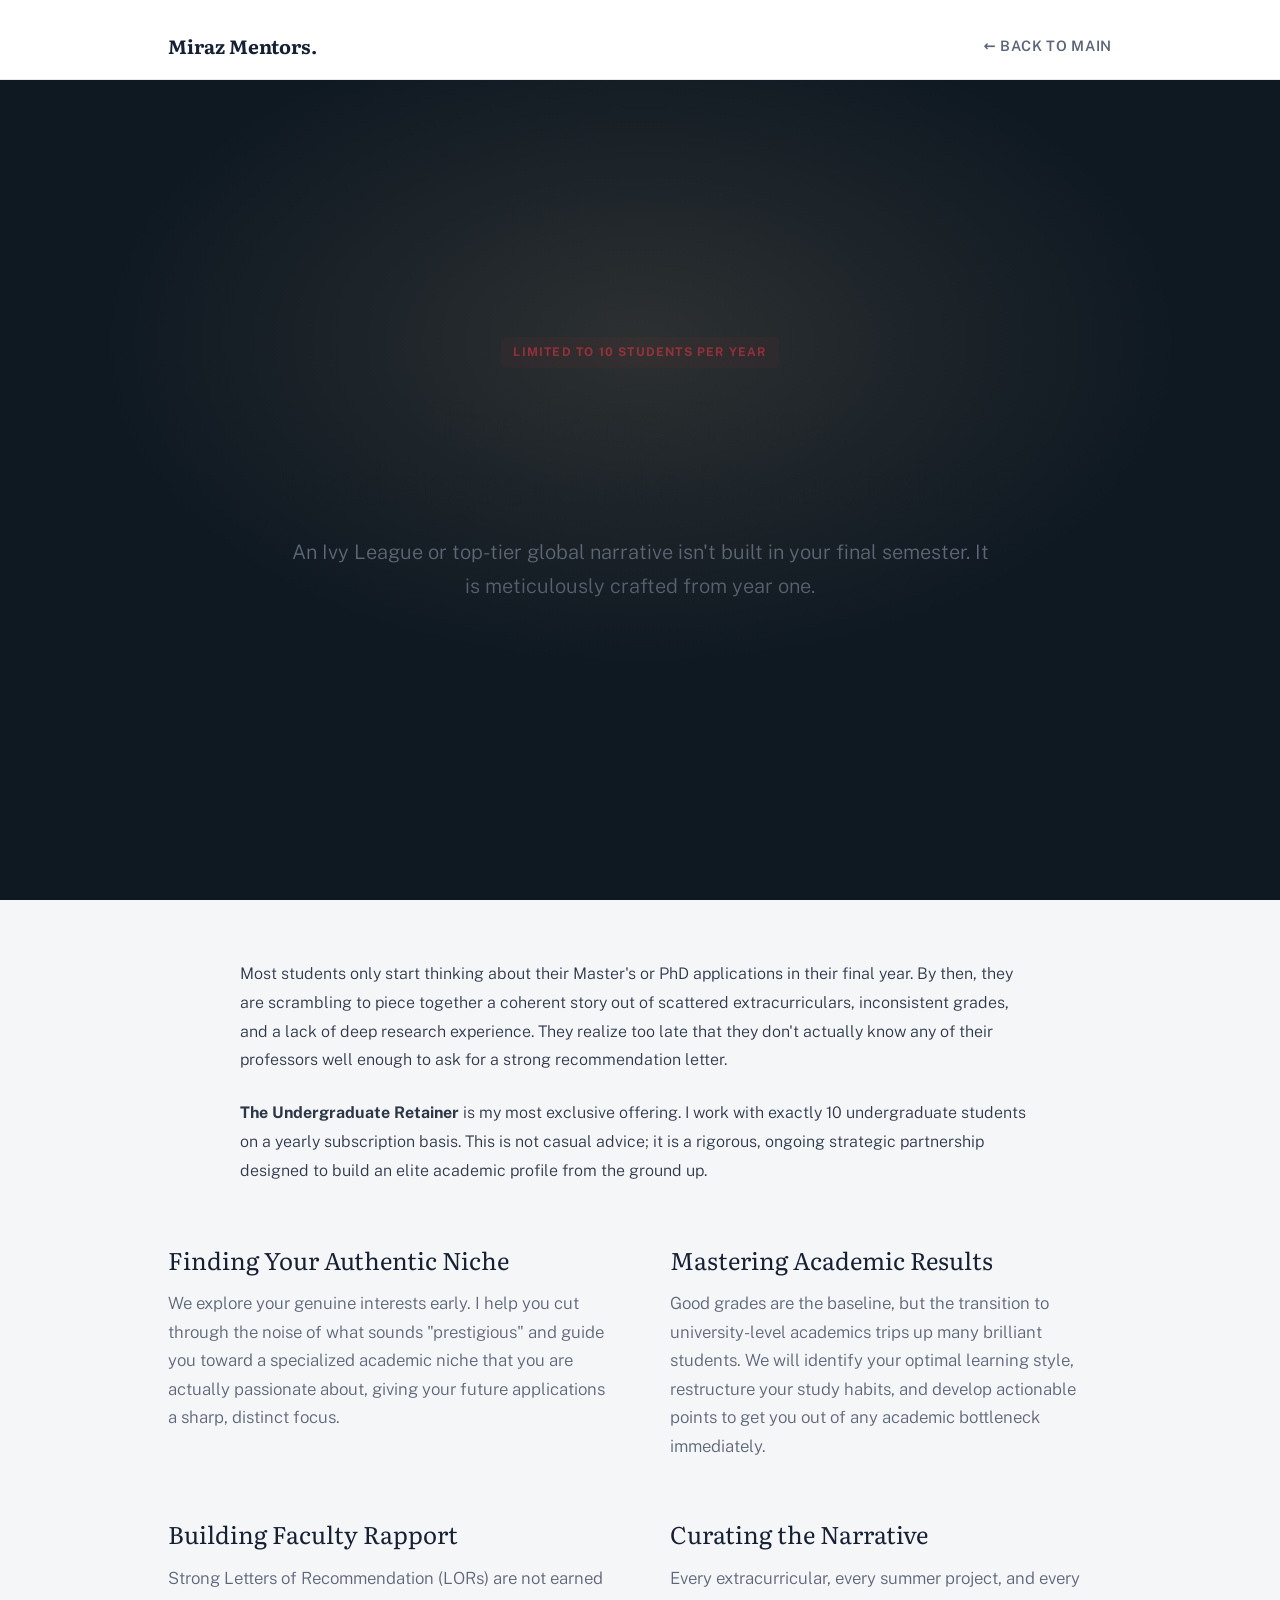
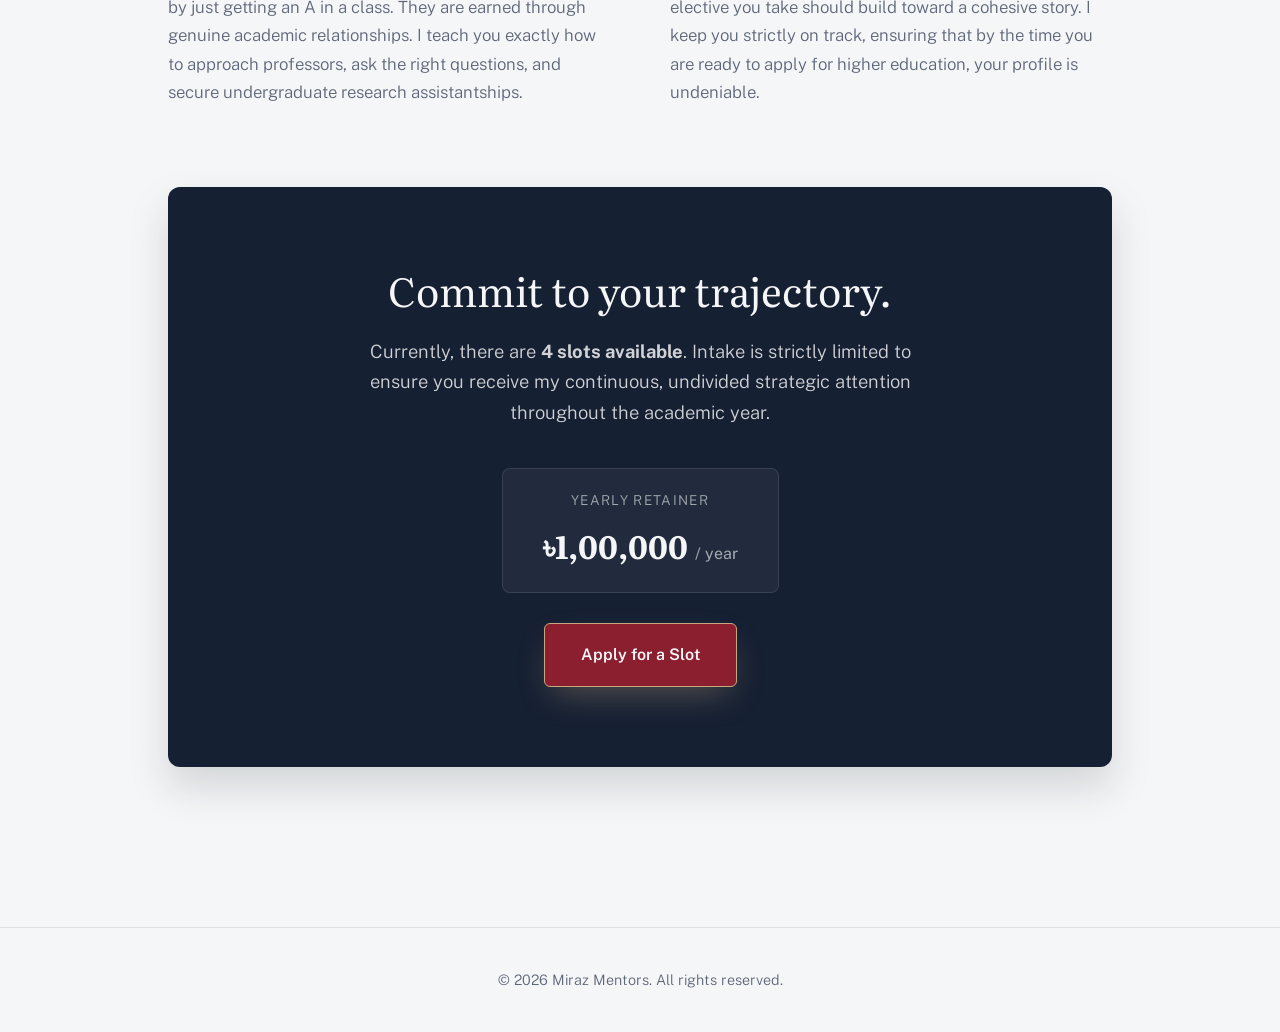
==== undergrad.html @ 028d0e60 "Complete aesthetic overhaul: revert to trustworthy navy blue, redesign primary layout, and extract U" ====
<!DOCTYPE html>
<html lang="en">
<head>
<meta charset="UTF-8">
<meta name="viewport" content="width=device-width, initial-scale=1.0">
<title>The Undergraduate Retainer — Miraz Mentors</title>
<meta name="description" content="A premium, year-long academic mentorship for undergraduate students. Build your narrative from day one.">
<link rel="icon" type="image/png" href="assets/MirazMentors_profile_circle_navy.png">
<link rel="preconnect" href="https://fonts.googleapis.com">
<link rel="preconnect" href="https://fonts.gstatic.com" crossorigin>
<link href="https://fonts.googleapis.com/css2?family=Public+Sans:wght@300;400;500;600;700&family=Literata:ital,opsz,wght@0,7..72,300;0,7..72,400;0,7..72,500;0,7..72,600;0,7..72,700;1,7..72,300;1,7..72,400;1,7..72,500;1,7..72,600;1,7..72,700&display=swap" rel="stylesheet">
<link rel="stylesheet" href="style.css"> <!-- We will extract some core styles to a CSS file or just inline them -->
<style>
  /* Core Variables */
  :root {
    --ink: #162033;
    --ink-deep: #0F1922;
    --ink-soft: #5D6678;
    --paper: #F5F6F8;
    --paper-warm: #FFFFFF;
    --cream: #FFFFFF;
    --gold: #8B1E2F;
    --serif: 'Literata', Georgia, serif;
    --sans: 'Public Sans', system-ui, sans-serif;
    --transition: all 0.4s cubic-bezier(0.16, 1, 0.3, 1);
  }
  
  *, *::before, *::after { box-sizing: border-box; margin: 0; padding: 0; }
  body { font-family: var(--sans); background: var(--paper); color: var(--ink); line-height: 1.65; -webkit-font-smoothing: antialiased; }
  
  .wrap { max-width: 1000px; margin: 0 auto; padding: 0 28px; }
  
  /* Header */
  .site-header { padding: 30px 0; border-bottom: 1px solid rgba(22, 32, 51, 0.1); background: var(--paper-warm); }
  .header-nav { display: flex; justify-content: space-between; align-items: center; }
  .logo-text { font-family: var(--serif); font-weight: 700; font-size: 1.2rem; color: var(--ink); text-decoration: none; }
  .back-link { font-family: var(--sans); font-size: 0.9rem; font-weight: 600; color: var(--ink-soft); text-decoration: none; text-transform: uppercase; letter-spacing: 0.05em; transition: var(--transition); }
  .back-link:hover { color: var(--ink); }

  /* Hero */
  .hero-section { padding: 100px 0 60px; text-align: center; }
  .eyebrow { display: inline-block; font-size: 0.75rem; text-transform: uppercase; letter-spacing: 0.1em; color: var(--gold); font-weight: 700; margin-bottom: 20px; background: rgba(139, 30, 47, 0.08); padding: 6px 12px; border-radius: 4px; }
  .hero-section h1 { font-family: var(--serif); font-size: 3.5rem; line-height: 1.1; margin-bottom: 24px; color: var(--ink-deep); }
  .hero-section p { font-size: 1.25rem; color: var(--ink-soft); max-width: 700px; margin: 0 auto; line-height: 1.7; }

  /* Content Grid */
  .content-section { padding: 60px 0 100px; }
  .value-grid { display: grid; grid-template-columns: 1fr 1fr; gap: 60px; margin-top: 60px; }
  .value-card h3 { font-family: var(--serif); font-size: 1.5rem; color: var(--ink); margin-bottom: 16px; }
  .value-card p { font-size: 1.05rem; color: var(--ink-soft); line-height: 1.7; }

  /* Pitch Box */
  .pitch-box { background: var(--ink); color: var(--paper); padding: 80px; border-radius: 12px; margin-top: 80px; text-align: center; box-shadow: 0 20px 40px rgba(15, 25, 34, 0.15); }
  .pitch-box h2 { font-family: var(--serif); font-size: 2.5rem; margin-bottom: 24px; color: var(--paper); }
  .pitch-box p { font-size: 1.15rem; color: rgba(255,255,255,0.8); max-width: 600px; margin: 0 auto 40px; }
  
  .btn-primary { display: inline-flex; align-items: center; gap: 10px; background: var(--gold); color: var(--paper); padding: 18px 36px; border-radius: 6px; text-decoration: none; font-weight: 600; font-size: 1rem; transition: var(--transition); }
  .btn-primary:hover { background: #6A1622; transform: translateY(-2px); }

  @media (max-width: 768px) {
    .value-grid { grid-template-columns: 1fr; gap: 40px; }
    .hero-section h1 { font-size: 2.5rem; }
    .pitch-box { padding: 40px 24px; }
  }
</style>
</head>
<body>

<header class="site-header">
  <div class="wrap header-nav">
    <a href="/" class="logo-text">Miraz Mentors.</a>
    <a href="/" class="back-link">← Back to Main</a>
  </div>
</header>

<main>
  <section class="hero-section">
    <div class="wrap">
      <span class="eyebrow">Limited to 10 Students per Year</span>
      <h1>The Long Game:<br>Undergraduate Mentorship</h1>
      <p>An Ivy League or top-tier global narrative isn't built in your final semester. It is meticulously crafted from year one.</p>
    </div>
  </section>

  <section class="content-section">
    <div class="wrap">
      
      <div style="max-width: 800px; margin: 0 auto; font-size: 1.15rem; color: var(--ink); line-height: 1.8;">
        <p style="margin-bottom: 24px;">Most students only start thinking about their Master's or PhD applications in their final year. By then, they are scrambling to piece together a coherent story out of scattered extracurriculars, inconsistent grades, and a lack of deep research experience. They realize too late that they don't actually know any of their professors well enough to ask for a strong recommendation letter.</p>
        
        <p><strong>The Undergraduate Retainer</strong> is my most exclusive offering. I work with exactly 10 undergraduate students on a yearly subscription basis. This is not casual advice; it is a rigorous, ongoing strategic partnership designed to build an elite academic profile from the ground up.</p>
      </div>

      <div class="value-grid">
        <div class="value-card">
          <h3>Finding Your Authentic Niche</h3>
          <p>We explore your genuine interests early. I help you cut through the noise of what sounds "prestigious" and guide you toward a specialized academic niche that you are actually passionate about, giving your future applications a sharp, distinct focus.</p>
        </div>
        
        <div class="value-card">
          <h3>Mastering Academic Results</h3>
          <p>Good grades are the baseline, but the transition to university-level academics trips up many brilliant students. We will identify your optimal learning style, restructure your study habits, and develop actionable points to get you out of any academic bottleneck immediately.</p>
        </div>

        <div class="value-card">
          <h3>Building Faculty Rapport</h3>
          <p>Strong Letters of Recommendation (LORs) are not earned by just getting an A in a class. They are earned through genuine academic relationships. I teach you exactly how to approach professors, ask the right questions, and secure undergraduate research assistantships.</p>
        </div>

        <div class="value-card">
          <h3>Curating the Narrative</h3>
          <p>Every extracurricular, every summer project, and every elective you take should build toward a cohesive story. I keep you strictly on track, ensuring that by the time you are ready to apply for higher education, your profile is undeniable.</p>
        </div>
      </div>

      <div class="pitch-box">
        <h2>Commit to your trajectory.</h2>
        <p>Currently, there are <strong>4 slots available</strong>. Intake is strictly limited to ensure you receive my continuous, undivided strategic attention throughout the academic year.</p>
        
        <div style="background: rgba(255,255,255,0.05); border: 1px solid rgba(255,255,255,0.1); display: inline-block; padding: 20px 40px; border-radius: 8px; margin-bottom: 30px;">
          <span style="display: block; font-size: 0.85rem; text-transform: uppercase; letter-spacing: 0.1em; color: rgba(255,255,255,0.6); margin-bottom: 8px;">Yearly Retainer</span>
          <span style="font-size: 2rem; font-weight: 700; color: var(--paper); font-family: var(--serif);">৳1,00,000 <span style="font-size: 1rem; font-family: var(--sans); font-weight: 400; color: rgba(255,255,255,0.6);">/ year</span></span>
        </div>
        <br>
        <a href="https://docs.google.com/forms/d/e/1FAIpQLSfRdKo-xU5BMQUUrWLnGfhw4Zheixrhl3XvlQOpE4dVat0g1Q/viewform" target="_blank" rel="noopener" class="btn-primary">Apply for a Slot</a>
      </div>

    </div>
  </section>
</main>

<footer style="text-align: center; padding: 40px; border-top: 1px solid rgba(22, 32, 51, 0.1); margin-top: 60px; color: var(--ink-soft); font-size: 0.9rem;">
  © 2026 Miraz Mentors. All rights reserved.
</footer>

</body>
</html>
---- style.css ----
/* ==========================================================================
   Miraz Mentors - Premium Minimalist Stylesheet
   ========================================================================== */

/* Design Tokens & Variables */
:root {
  --bg-primary: #F9F9F9;         /* Soft Off-White */
  --bg-secondary: #FFFFFF;       /* Crisp White */
  --color-navy: #1A202C;         /* Deep Luxurious Navy */
  --color-navy-deep: #0F1922;    /* Ultra-Deep Navy/Charcoal for Hero Background */
  --color-navy-light: #2D3748;   /* Medium Slate Navy */
  --color-navy-muted: #718096;  /* Soft Muted Navy */
  --color-cream: #FAF6EF;        /* Light Cream */
  --color-gold: #C5A880;         /* Champagne Luxury Gold */
  --color-gold-hover: #AA8C63;   /* Richer Gold Hover */
  --color-gold-soft: #c9a35e;    /* Golden Highlights */
  --color-gold-cream: #F4EFE6;   /* Light Cream Gold */
  
  /* Typography */
  --font-serif: 'Cormorant Garamond', Georgia, serif;
  --font-sans: 'Inter', system-ui, -apple-system, sans-serif;
  
  /* Core Spacing System */
  --space-unit: 1rem;
  --space-xxs: 0.25rem;
  --space-xs: 0.5rem;
  --space-sm: 0.75rem;
  --space-md: 1.5rem;
  --space-lg: 3rem;
  --space-xl: 6rem;
  --space-xxl: 9rem;

  /* UI Parameters */
  --header-height: 80px;
  --border-radius-sm: 4px;
  --border-radius-md: 8px;
  --max-width: 1200px;
  
  /* Transitions & Timing functions */
  --transition-slow: all 0.8s cubic-bezier(0.16, 1, 0.3, 1);
  --transition-smooth: all 0.5s cubic-bezier(0.16, 1, 0.3, 1);
  --transition-quick: all 0.25s cubic-bezier(0.16, 1, 0.3, 1);
}

/* Reset & Base Styles */
*, *::before, *::after {
  box-sizing: border-box;
  margin: 0;
  padding: 0;
}

html {
  font-size: 16px;
  scroll-behavior: smooth;
  -webkit-font-smoothing: antialiased;
  -moz-osx-font-smoothing: grayscale;
  background-color: var(--bg-primary);
  color: var(--color-navy);
}

body {
  font-family: var(--font-sans);
  line-height: 1.625;
  font-weight: 300;
  overflow-x: hidden;
}

/* Elegant Scrollbar */
::-webkit-scrollbar {
  width: 8px;
}
::-webkit-scrollbar-track {
  background: var(--bg-primary);
}
::-webkit-scrollbar-thumb {
  background: var(--color-gold);
  border-radius: var(--border-radius-sm);
}
::-webkit-scrollbar-thumb:hover {
  background: var(--color-gold-hover);
}

/* Typography Scale */
h1, h2, h3, h4, h5, h6 {
  font-family: var(--font-serif);
  font-weight: 400;
  line-height: 1.15;
  color: var(--color-navy);
}

p {
  font-size: 1rem;
  font-weight: 300;
  color: var(--color-navy-light);
}

/* Common Layout Elements */
.section-container {
  max-width: var(--max-width);
  margin: 0 auto;
  padding: 0 var(--space-md);
  position: relative;
}

.section-tag {
  display: inline-block;
  font-family: var(--font-sans);
  font-size: 0.75rem;
  font-weight: 600;
  letter-spacing: 0.25em;
  text-transform: uppercase;
  color: var(--color-gold);
  margin-bottom: var(--space-md);
}

.section-heading {
  font-size: 3rem;
  font-size: clamp(2.25rem, 4vw, 3.5rem);
  margin-bottom: var(--space-md);
  letter-spacing: -0.01em;
}

.section-heading.centered {
  text-align: center;
}

.section-subtitle {
  font-size: 1.15rem;
  font-family: var(--font-sans);
  font-weight: 300;
  color: var(--color-navy-muted);
  max-width: 600px;
  margin-bottom: var(--space-lg);
}

.section-subtitle.centered {
  margin-left: auto;
  margin-right: auto;
  text-align: center;
}

.section-lead {
  font-size: 1.4rem;
  font-size: clamp(1.2rem, 2.5vw, 1.5rem);
  font-family: var(--font-serif);
  line-height: 1.5;
  color: var(--color-navy-light);
  margin-bottom: var(--space-md);
}

/* Buttons and Interactivity */
.btn {
  display: inline-flex;
  align-items: center;
  justify-content: center;
  font-family: var(--font-sans);
  font-size: 0.875rem;
  font-weight: 500;
  letter-spacing: 0.05em;
  text-transform: uppercase;
  text-decoration: none;
  padding: 1.125rem 2.25rem;
  border-radius: var(--border-radius-sm);
  transition: var(--transition-quick);
  cursor: pointer;
}

.btn-primary {
  background-color: var(--color-gold);
  color: var(--color-navy-deep);
  border: 1px solid var(--color-gold);
  box-shadow: 0 14px 34px -10px rgba(197, 168, 128, 0.4);
  font-weight: 600;
}

.btn-primary:hover {
  background-color: var(--color-cream);
  color: var(--color-navy-deep);
  border-color: var(--color-cream);
  transform: translateY(-3px);
  box-shadow: 0 20px 44px -12px rgba(197, 168, 128, 0.6);
}

.btn-secondary {
  background-color: var(--color-gold);
  color: var(--color-navy-deep);
  border: 1px solid var(--color-gold);
  font-weight: 600;
  box-shadow: 0 14px 34px -10px rgba(197, 168, 128, 0.4);
}

.btn-secondary:hover {
  background-color: transparent;
  color: var(--color-gold);
  transform: translateY(-3px);
  box-shadow: 0 20px 44px -12px rgba(197, 168, 128, 0.2);
}

.btn-large {
  padding: 1.35rem 3rem;
  font-size: 0.95rem;
}

.btn-arrow {
  margin-left: 0.75rem;
  font-size: 1.15rem;
  transition: transform 0.3s ease;
  display: inline-block;
  line-height: 1;
}

.btn:hover .btn-arrow {
  transform: translateX(4px);
}

/* Header & Floating Navigation */
.site-header {
  position: fixed;
  top: 0;
  left: 0;
  width: 100%;
  height: var(--header-height);
  z-index: 1000;
  transition: var(--transition-smooth);
}

.site-header.scrolled {
  background-color: rgba(249, 249, 249, 0.95);
  backdrop-filter: blur(12px);
  -webkit-backdrop-filter: blur(12px);
  border-bottom: 1px solid rgba(26, 32, 44, 0.05);
  height: 70px;
}

.header-container {
  max-width: var(--max-width);
  height: 100%;
  margin: 0 auto;
  padding: 0 var(--space-md);
  display: flex;
  align-items: center;
  justify-content: space-between;
}

.logo {
  text-decoration: none;
  font-size: 1.35rem;
  letter-spacing: 0.05em;
  color: var(--color-cream);
  transition: var(--transition-quick);
}

.site-header.scrolled .logo {
  color: var(--color-navy);
}

.logo-serif {
  font-family: var(--font-serif);
  font-weight: 600;
}

.logo-sans {
  font-family: var(--font-sans);
  font-weight: 300;
  font-size: 0.95rem;
  text-transform: uppercase;
  color: var(--color-gold);
  letter-spacing: 0.1em;
}

.desktop-nav {
  display: flex;
  align-items: center;
  gap: 2.5rem;
}

.nav-link {
  text-decoration: none;
  font-family: var(--font-sans);
  font-size: 0.75rem;
  font-weight: 500;
  letter-spacing: 0.15em;
  text-transform: uppercase;
  color: rgba(250, 246, 239, 0.75);
  position: relative;
  padding: 0.5rem 0;
  transition: var(--transition-quick);
}

.site-header.scrolled .nav-link {
  color: var(--color-navy-light);
}

.nav-link::after {
  content: '';
  position: absolute;
  bottom: 0;
  left: 0;
  width: 0;
  height: 1px;
  background-color: var(--color-gold);
  transition: var(--transition-quick);
}

.nav-link:hover {
  color: var(--color-cream);
}

.site-header.scrolled .nav-link:hover {
  color: var(--color-navy);
}

.nav-link:hover::after {
  width: 100%;
}

.nav-cta {
  text-decoration: none;
  font-family: var(--font-sans);
  font-size: 0.7rem;
  font-weight: 600;
  letter-spacing: 0.15em;
  text-transform: uppercase;
  color: var(--color-cream);
  border: 1px solid rgba(250, 246, 239, 0.3);
  padding: 0.6rem 1.25rem;
  border-radius: var(--border-radius-sm);
  transition: var(--transition-quick);
}

.site-header.scrolled .nav-cta {
  color: var(--color-navy);
  border-color: var(--color-navy);
}

.nav-cta:hover {
  background-color: var(--color-cream);
  color: var(--color-navy);
}

.site-header.scrolled .nav-cta:hover {
  background-color: var(--color-navy);
  color: var(--bg-primary);
}

/* Hero Section (Nearly Empty & Elegant) */
.hero-section {
  min-height: 100vh;
  display: flex;
  align-items: center;
  justify-content: center;
  position: relative;
  background-color: var(--color-navy-deep);
  color: var(--color-cream);
  padding-top: var(--header-height);
  overflow: hidden;
  z-index: 1;
}

/* Twinkling star canvas */
#sparkles {
  position: absolute;
  inset: 0;
  z-index: 0;
  display: block;
  pointer-events: none;
}

/* Radial Glow overlay over canvas sparkles */
.hero-section::after {
  content: "";
  position: absolute;
  inset: 0;
  z-index: 1;
  pointer-events: none;
  background:
    radial-gradient(900px 540px at 50% 38%, rgba(197, 168, 128, 0.16), transparent 60%),
    radial-gradient(100% 90% at 50% 120%, rgba(15, 25, 34, 0.9), transparent 70%);
}

.hero-content {
  text-align: center;
  max-width: 800px;
  padding: 0 var(--space-md);
  display: flex;
  flex-direction: column;
  align-items: center;
  justify-content: center;
  position: relative;
  z-index: 2; /* Float above particles */
}

.hero-title {
  font-size: 5rem;
  font-size: clamp(3.25rem, 7vw, 6.25rem);
  font-weight: 300;
  letter-spacing: -0.02em;
  color: var(--color-cream);
  margin-bottom: var(--space-sm);
  animation: heroTextReveal 1.6s cubic-bezier(0.16, 1, 0.3, 1) forwards;
}

.hero-subtitle {
  font-size: 1.25rem;
  font-size: clamp(1.05rem, 2vw, 1.45rem);
  font-family: var(--font-sans);
  font-weight: 300;
  letter-spacing: 0.02em;
  color: rgba(250, 246, 239, 0.78);
  max-width: 600px;
  line-height: 1.6;
  margin-bottom: var(--space-lg);
  opacity: 0;
  animation: heroFadeIn 1.6s cubic-bezier(0.16, 1, 0.3, 1) 0.3s forwards;
}




.hero-cta-wrapper {
  position: relative;
  z-index: 3;
  opacity: 0;
  animation: heroFadeIn 1.6s cubic-bezier(0.16, 1, 0.3, 1) 0.6s forwards;
}

.hero-scroll {
  position: absolute;
  bottom: 2.5rem;
  left: 50%;
  transform: translateX(-50%);
  z-index: 3;
  opacity: 0;
  animation: heroFadeIn 1.6s cubic-bezier(0.16, 1, 0.3, 1) 0.9s forwards;
}

.scroll-link {
  display: flex;
  flex-direction: column;
  align-items: center;
  gap: var(--space-xs);
  text-decoration: none;
}

.scroll-text {
  font-family: var(--font-sans);
  font-size: 0.7rem;
  font-weight: 600;
  letter-spacing: 0.25em;
  text-transform: uppercase;
  color: var(--color-gold);
  transition: var(--transition-quick);
}

.scroll-line {
  width: 1px;
  height: 34px;
  background: linear-gradient(rgba(201, 163, 94, 0.7), transparent);
  position: relative;
  overflow: hidden;
  animation: bob 2s ease-in-out infinite;
}

@keyframes bob {
  0%, 100% {
    transform: translateY(0);
    opacity: 0.7;
  }
  50% {
    transform: translateY(7px);
    opacity: 0.3;
  }
}

.scroll-link:hover .scroll-text {
  color: var(--color-cream);
  letter-spacing: 0.3em;
}

/* Animations for Hero Section */
@keyframes heroTextReveal {
  0% {
    opacity: 0;
    transform: translateY(30px);
  }
  100% {
    opacity: 1;
    transform: translateY(0);
  }
}

@keyframes heroFadeIn {
  0% {
    opacity: 0;
    transform: translateY(20px);
  }
  100% {
    opacity: 1;
    transform: translateY(0);
  }
}


/* Details Section (5-Applicant Model & Narrative philosophy) */
.details-section {
  padding: var(--space-xxl) 0;
  background-color: var(--bg-secondary);
}

.cohort-highlight-grid {
  display: grid;
  grid-template-columns: 1.2fr 0.8fr;
  gap: var(--space-xl);
  align-items: center;
  margin-bottom: var(--space-xl);
}

.cohort-text-col {
  padding-right: var(--space-lg);
}

.cohort-stats-col {
  display: grid;
  grid-template-columns: 1fr;
  gap: var(--space-md);
}

.stat-card {
  background-color: var(--bg-primary);
  border: 1px solid rgba(26, 32, 44, 0.04);
  padding: var(--space-lg);
  border-radius: var(--border-radius-sm);
  display: flex;
  flex-direction: column;
  gap: var(--space-xs);
  transition: var(--transition-smooth);
  position: relative;
  overflow: hidden;
}

.stat-card::before {
  content: '';
  position: absolute;
  top: 0;
  left: 0;
  width: 3px;
  height: 100%;
  background-color: var(--color-gold);
}

.stat-card:hover {
  transform: translateY(-4px);
  box-shadow: 0 12px 30px rgba(26, 32, 44, 0.04);
}

.stat-number {
  font-family: var(--font-serif);
  font-size: 3.5rem;
  line-height: 1;
  color: var(--color-navy);
}

.stat-label {
  font-family: var(--font-sans);
  font-size: 0.75rem;
  font-weight: 500;
  text-transform: uppercase;
  letter-spacing: 0.1em;
  color: var(--color-navy-muted);
}

/* Philosophy Cards */
.philosophy-wrapper {
  max-width: 900px;
  margin: 0 auto;
}

.philosophy-card {
  background-color: var(--color-gold-soft);
  border: 1px solid rgba(197, 168, 128, 0.15);
  padding: var(--space-xl) var(--space-lg);
  border-radius: var(--border-radius-md);
  text-align: center;
  position: relative;
}

.philosophy-icon {
  font-size: 2.25rem;
  margin-bottom: var(--space-md);
  display: inline-block;
}

.philosophy-title {
  font-size: 2rem;
  font-size: clamp(1.6rem, 3vw, 2.25rem);
  margin-bottom: var(--space-md);
}

.philosophy-body {
  font-size: 1.05rem;
  max-width: 720px;
  margin: 0 auto var(--space-md) auto;
  line-height: 1.7;
}

.philosophy-body:last-child {
  margin-bottom: 0;
}

/* Services Grid Section */
.services-section {
  padding: var(--space-xxl) 0;
  background-color: var(--bg-primary);
  border-top: 1px solid rgba(26, 32, 44, 0.03);
}

.services-grid {
  display: grid;
  grid-template-columns: repeat(3, 1fr);
  gap: var(--space-md);
}

.service-card {
  background-color: var(--bg-secondary);
  border: 1px solid rgba(26, 32, 44, 0.03);
  padding: var(--space-lg) var(--space-md);
  border-radius: var(--border-radius-sm);
  transition: var(--transition-smooth);
}

.service-card:hover {
  transform: translateY(-5px);
  box-shadow: 0 15px 40px rgba(26, 32, 44, 0.03);
  border-color: rgba(197, 168, 128, 0.3);
}

.service-icon {
  font-size: 1.75rem;
  margin-bottom: var(--space-md);
  color: var(--color-gold);
}

.service-title {
  font-size: 1.45rem;
  margin-bottom: var(--space-sm);
}

.service-text {
  font-size: 0.925rem;
  color: var(--color-navy-muted);
  line-height: 1.65;
}

/* About / Biography Section */
.about-section {
  padding: var(--space-xxl) 0;
  background-color: var(--bg-secondary);
}

.about-grid {
  display: grid;
  grid-template-columns: 0.9fr 1.1fr;
  gap: var(--space-xl);
  align-items: center;
}

.about-image-col {
  display: flex;
  justify-content: center;
}

.portrait-frame {
  position: relative;
  width: 100%;
  max-width: 380px;
  aspect-ratio: 0.85;
}

.mentor-portrait {
  width: 100%;
  height: 100%;
  object-fit: cover;
  object-position: center;
  border-radius: var(--border-radius-sm);
  position: relative;
  z-index: 2;
  filter: contrast(1.03) brightness(0.98);
}

.portrait-border-decorative {
  position: absolute;
  top: -12px;
  left: -12px;
  right: 12px;
  bottom: 12px;
  border: 1px solid var(--color-gold);
  border-radius: var(--border-radius-sm);
  z-index: 1;
  pointer-events: none;
  transition: var(--transition-smooth);
}

.portrait-frame:hover .portrait-border-decorative {
  transform: translate(6px, 6px);
}

.about-text-col {
  padding-left: var(--space-md);
}

.about-lead {
  font-family: var(--font-serif);
  font-size: 1.65rem;
  color: var(--color-gold);
  margin-bottom: var(--space-md);
  line-height: 1.3;
}

.about-body {
  font-size: 1.025rem;
  line-height: 1.7;
  color: var(--color-navy-light);
  margin-bottom: var(--space-md);
}

.credentials-badges {
  display: flex;
  flex-wrap: wrap;
  gap: var(--space-xs);
  margin-top: var(--space-lg);
}

.badge {
  background-color: var(--bg-primary);
  border: 1px solid rgba(26, 32, 44, 0.05);
  font-family: var(--font-sans);
  font-size: 0.725rem;
  font-weight: 500;
  text-transform: uppercase;
  letter-spacing: 0.1em;
  padding: 0.5rem 1rem;
  border-radius: 50px;
  display: flex;
  align-items: center;
  gap: 0.5rem;
  color: var(--color-navy-light);
}

.badge-icon {
  font-size: 0.85rem;
}

/* Call to Action Banner (Banner Reveal) */
.cta-bannerreveal {
  padding: var(--space-xxl) 0;
  background-color: var(--color-navy);
  color: var(--bg-primary);
  text-align: center;
  position: relative;
  overflow: hidden;
}

.cta-bannerreveal::before {
  content: '';
  position: absolute;
  top: 0;
  left: 0;
  width: 100%;
  height: 100%;
  background: radial-gradient(circle at center, rgba(197, 168, 128, 0.08) 0%, transparent 60%);
  pointer-events: none;
}

.cta-banner-content {
  max-width: 750px;
  margin: 0 auto;
  padding: 0 var(--space-md);
  position: relative;
  z-index: 2;
  display: flex;
  flex-direction: column;
  align-items: center;
}

.cta-banner-title {
  color: var(--bg-primary);
  font-size: 3.25rem;
  font-size: clamp(2.25rem, 5vw, 3.5rem);
  margin-bottom: var(--space-md);
  letter-spacing: -0.01em;
}

.cta-banner-subtitle {
  font-family: var(--font-sans);
  font-weight: 300;
  font-size: 1.1rem;
  color: var(--color-navy-muted);
  margin-bottom: var(--space-xl);
  max-width: 580px;
  line-height: 1.6;
}

/* Footer Styles */
.site-footer {
  background-color: var(--color-navy);
  color: var(--bg-primary);
  padding: var(--space-xl) 0 var(--space-lg) 0;
  border-top: 1px solid rgba(255, 255, 255, 0.05);
}

.footer-container {
  max-width: var(--max-width);
  margin: 0 auto;
  padding: 0 var(--space-md);
}

.footer-top {
  display: grid;
  grid-template-columns: 1.2fr 0.8fr 1fr;
  gap: var(--space-xl);
  margin-bottom: var(--space-xl);
}

.footer-logo {
  font-size: 1.6rem;
  color: var(--bg-primary);
  margin-bottom: var(--space-sm);
}

.footer-logo .logo-serif {
  font-family: var(--font-serif);
  font-weight: 600;
}

.footer-logo .logo-sans {
  font-family: var(--font-sans);
  font-weight: 300;
  font-size: 1rem;
  text-transform: uppercase;
  color: var(--color-gold);
  letter-spacing: 0.1em;
}

.footer-tagline {
  font-family: var(--font-sans);
  font-size: 0.825rem;
  color: var(--color-navy-muted);
  max-width: 280px;
}

.footer-section-title {
  font-family: var(--font-sans);
  font-size: 0.725rem;
  font-weight: 600;
  letter-spacing: 0.2em;
  text-transform: uppercase;
  color: var(--color-gold);
  margin-bottom: var(--space-md);
}

.footer-links {
  list-style: none;
}

.footer-links li {
  margin-bottom: var(--space-xs);
}

.footer-links a {
  text-decoration: none;
  font-family: var(--font-sans);
  font-size: 0.825rem;
  color: var(--color-navy-muted);
  transition: var(--transition-quick);
}

.footer-links a:hover {
  color: var(--bg-primary);
}

.footer-contact-info {
  font-size: 0.85rem;
  color: var(--color-navy-muted);
  margin-bottom: var(--space-md);
}

.footer-link-gold {
  display: inline-block;
  text-decoration: none;
  font-family: var(--font-sans);
  font-size: 0.8rem;
  font-weight: 600;
  letter-spacing: 0.15em;
  text-transform: uppercase;
  color: var(--color-gold);
  transition: var(--transition-quick);
}

.footer-link-gold:hover {
  color: var(--bg-primary);
  transform: translateX(4px);
}

.footer-bottom {
  border-top: 1px solid rgba(255, 255, 255, 0.05);
  padding-top: var(--space-md);
  display: flex;
  flex-direction: column;
  gap: var(--space-sm);
}

.copyright {
  font-size: 0.75rem;
  color: var(--color-navy-muted);
}

.footer-disclaimer {
  font-size: 0.65rem;
  color: rgba(255, 255, 255, 0.2);
  line-height: 1.5;
}

/* Scroll-triggered reveal animation classes */
.reveal-on-scroll {
  opacity: 0;
  transform: translateY(30px);
  transition: var(--transition-slow);
}

.reveal-on-scroll.revealed {
  opacity: 1;
  transform: translateY(0);
}

/* Philosophy Link styling */
.philosophy-action {
  margin-top: var(--space-md);
}

.philosophy-link {
  display: inline-flex;
  align-items: center;
  gap: 0.5rem;
  font-family: var(--font-sans);
  font-size: 0.8rem;
  font-weight: 600;
  letter-spacing: 0.12em;
  text-transform: uppercase;
  color: var(--color-navy);
  text-decoration: none;
  border-bottom: 1px solid var(--color-gold);
  padding-bottom: 0.25rem;
  transition: var(--transition-quick);
}

.philosophy-link:hover {
  color: var(--color-gold-hover);
  border-color: var(--color-navy);
  transform: translateY(-1px);
}

.philosophy-link .link-arrow {
  transition: transform 0.3s ease;
  display: inline-block;
  font-size: 1rem;
  line-height: 1;
}

.philosophy-link:hover .link-arrow {
  transform: translateX(4px);
}

/* ==========================================================================
   Responsive & Adaptive Media Queries
   ========================================================================== */

/* Large Tablets & Small Laptops (992px) */
@media (max-width: 992px) {
  :root {
    --space-xl: 4.5rem;
    --space-xxl: 6.5rem;
  }
  
  .cohort-highlight-grid {
    grid-template-columns: 1fr;
    gap: var(--space-lg);
  }
  
  .cohort-text-col {
    padding-right: 0;
  }
  
  .services-grid {
    grid-template-columns: repeat(2, 1fr);
  }
  
  .about-grid {
    grid-template-columns: 1fr;
    gap: var(--space-lg);
  }
  
  .about-text-col {
    padding-left: 0;
  }
  
  .footer-top {
    grid-template-columns: 1.2fr 0.8fr 1fr;
    gap: var(--space-md);
  }
}

/* Small Tablets & Mobile Landscape (768px) */
@media (max-width: 768px) {
  :root {
    --space-lg: 2rem;
    --space-xl: 3.5rem;
    --space-xxl: 5rem;
  }
  
  .desktop-nav {
    display: none; /* In a real product we'd create a hamburger menu, but for minimalist elegance we keep simple mobile styling */
  }
  
  .site-header {
    height: 70px;
  }
  
  .header-container {
    justify-content: center; /* Center the logo on mobile for clean symmetry */
  }
  
  .services-grid {
    grid-template-columns: 1fr;
  }
  
  .footer-top {
    grid-template-columns: 1fr;
    gap: var(--space-lg);
  }
  
  .portrait-frame {
    max-width: 320px;
  }
}

/* Small Mobile Portrait (480px) */
@media (max-width: 480px) {
  .btn {
    width: 100%; /* Full width buttons for mobile ergonomics */
  }
}
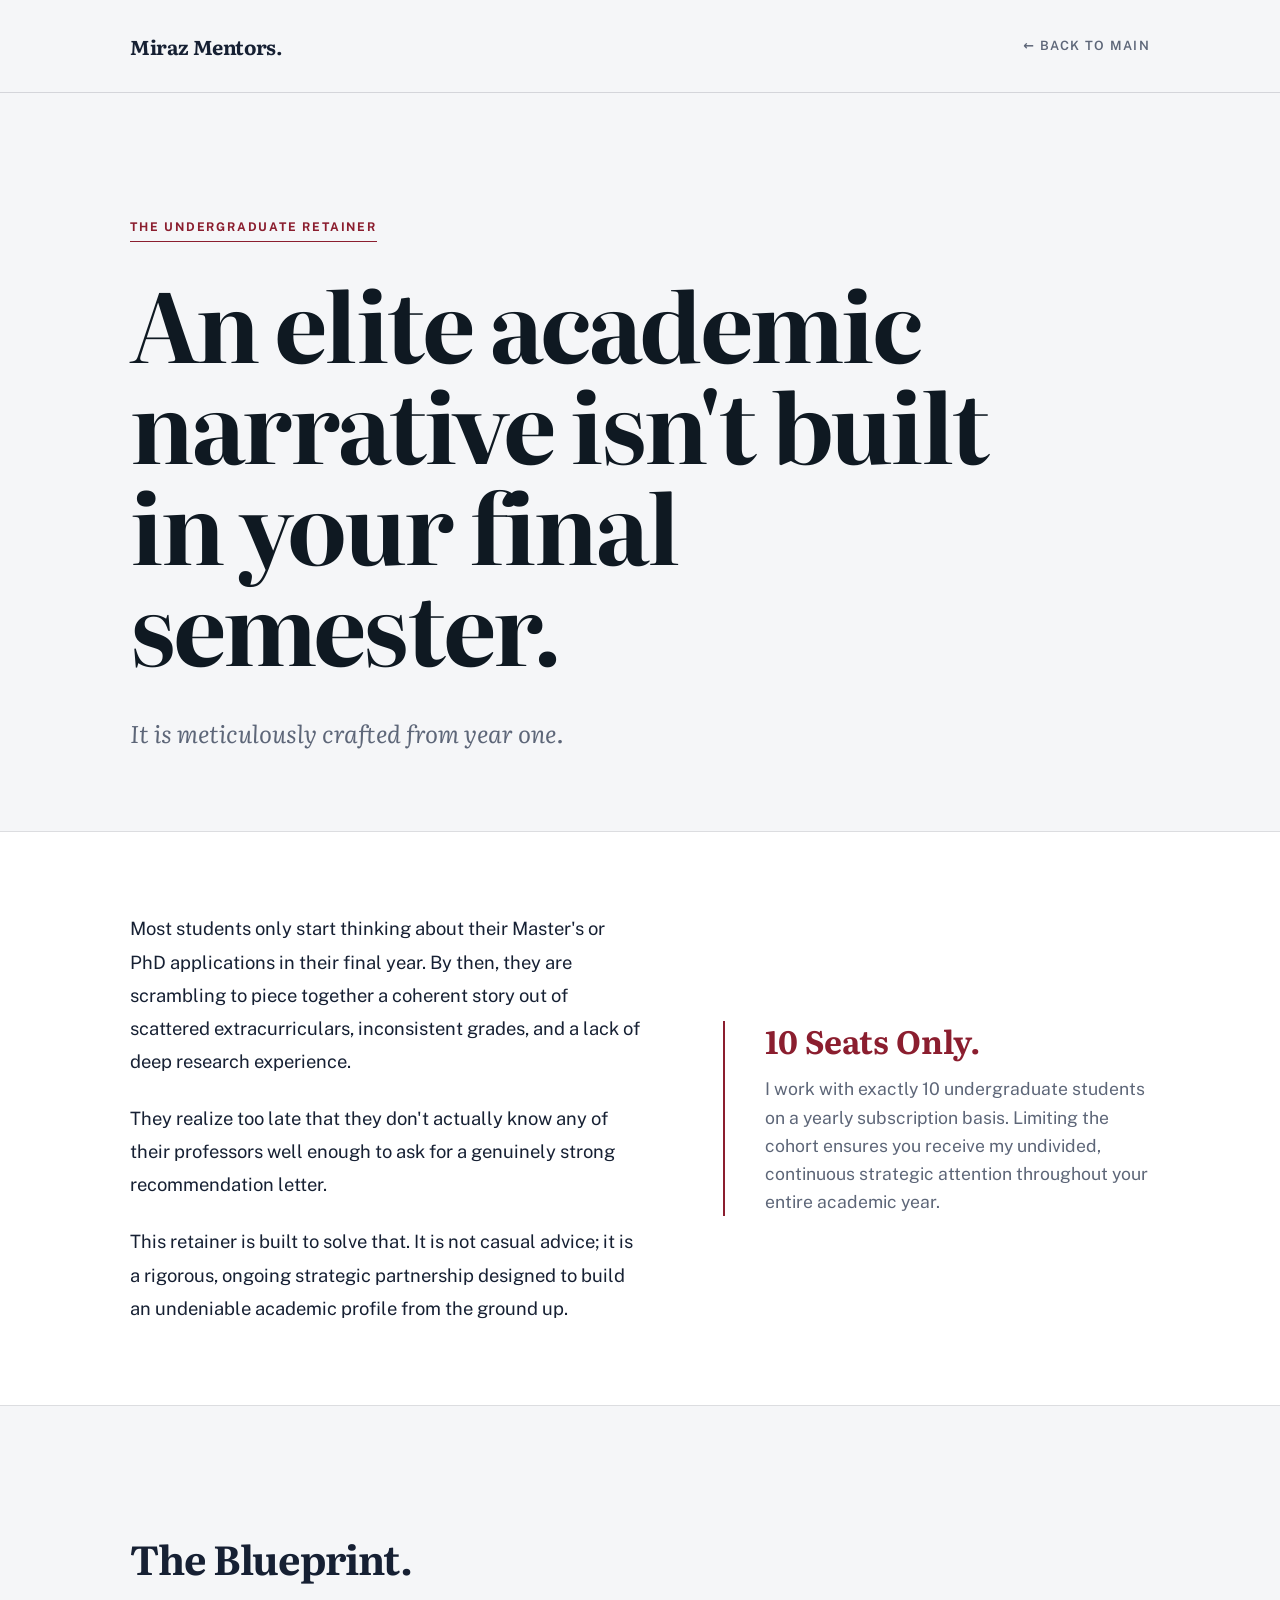
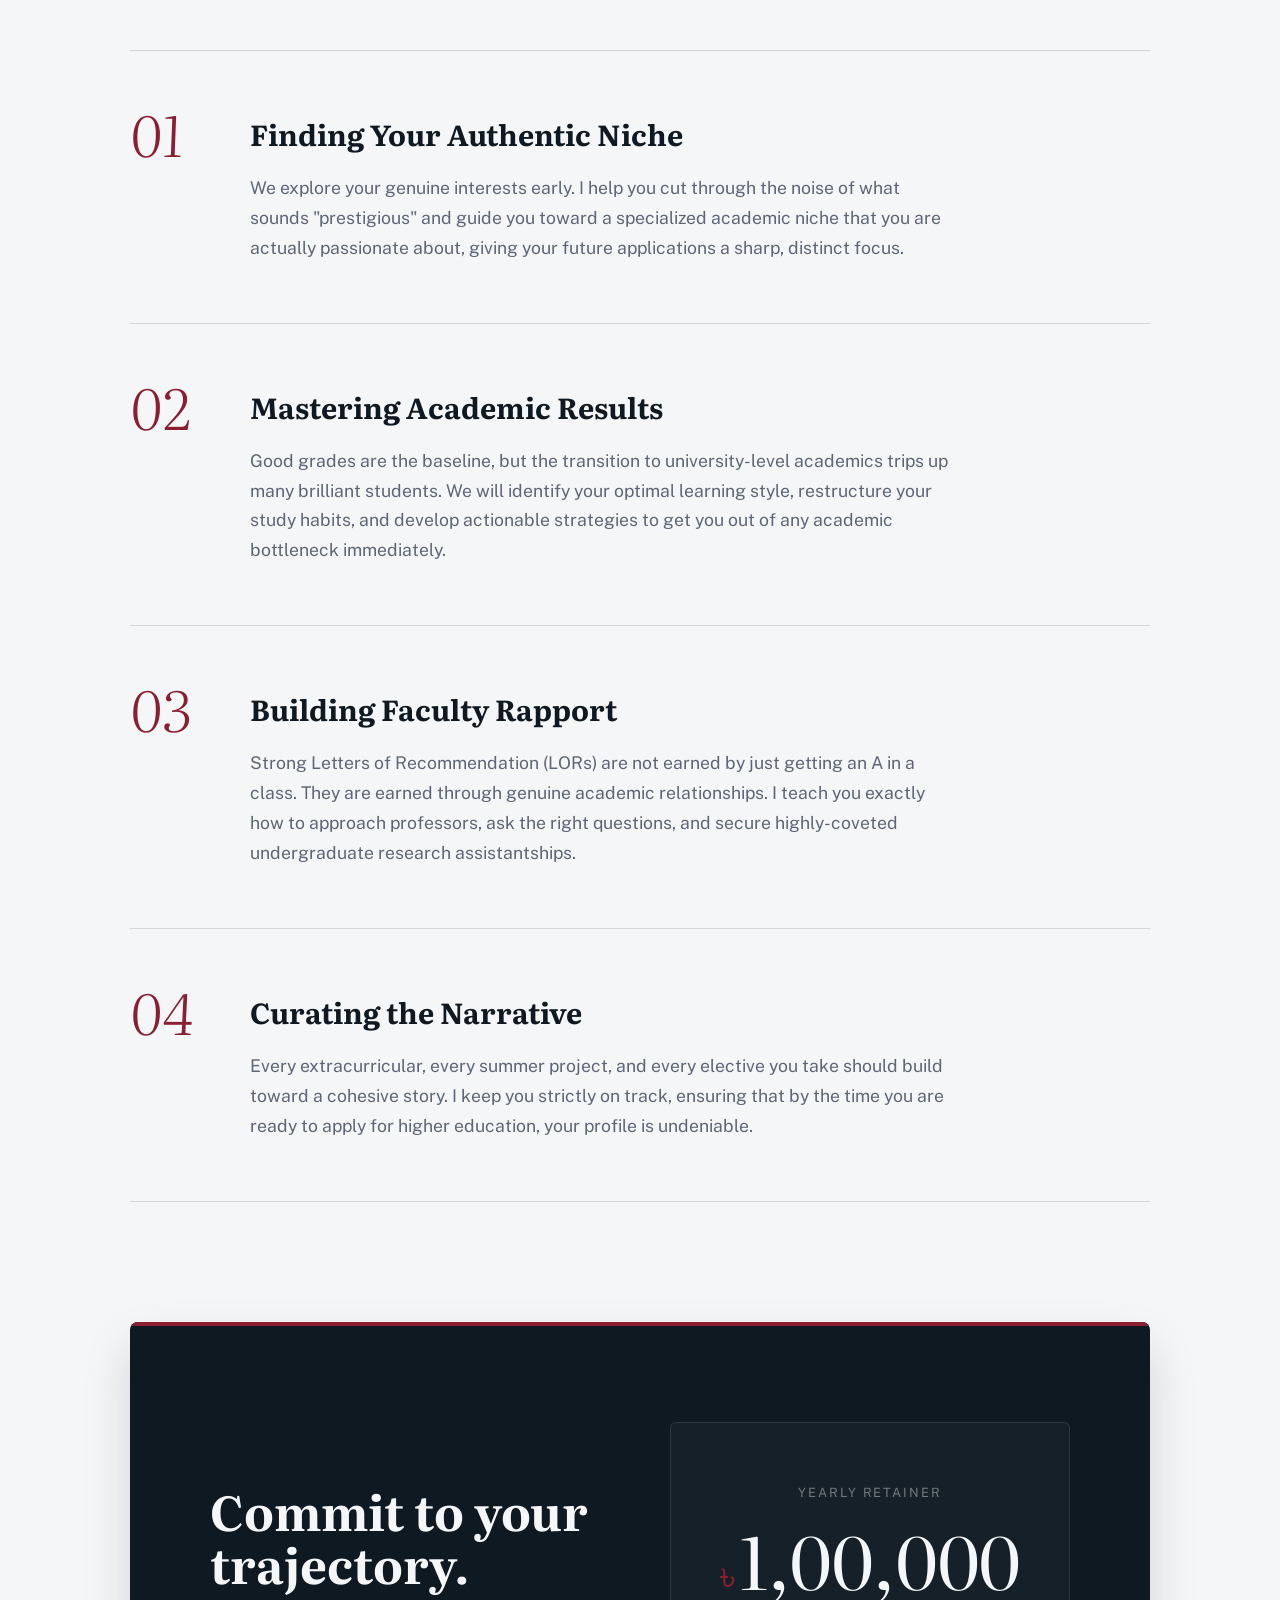
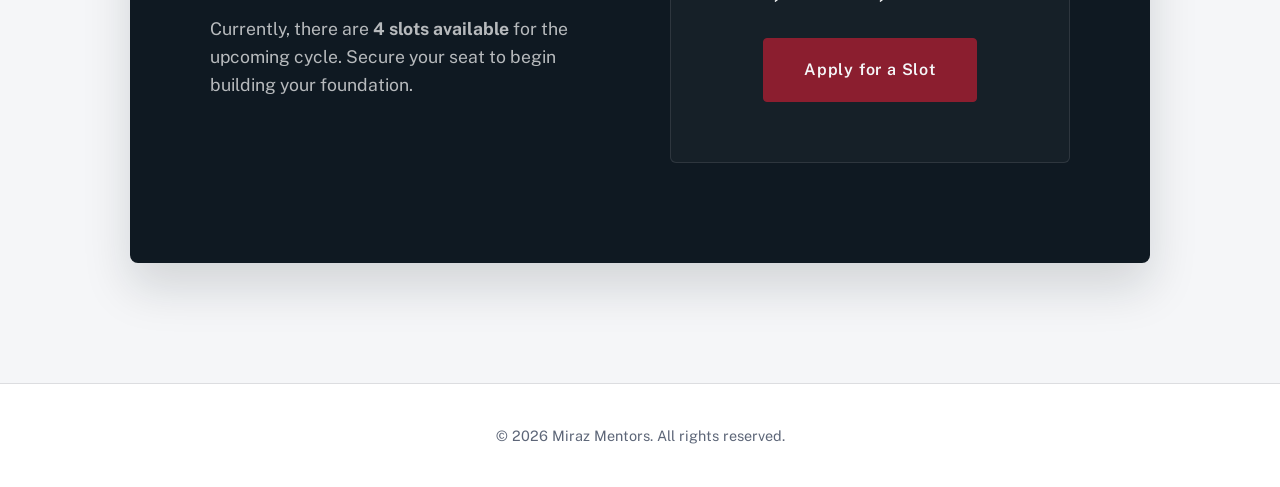
==== commit 62eba4e0: "Elevate Undergrad Retainer page with a premium, large-typography editorial layout" ====
--- a/undergrad.html
+++ b/undergrad.html
@@ -9,58 +9,92 @@
 <link rel="preconnect" href="https://fonts.googleapis.com">
 <link rel="preconnect" href="https://fonts.gstatic.com" crossorigin>
 <link href="https://fonts.googleapis.com/css2?family=Public+Sans:wght@300;400;500;600;700&family=Literata:ital,opsz,wght@0,7..72,300;0,7..72,400;0,7..72,500;0,7..72,600;0,7..72,700;1,7..72,300;1,7..72,400;1,7..72,500;1,7..72,600;1,7..72,700&display=swap" rel="stylesheet">
-<link rel="stylesheet" href="style.css"> <!-- We will extract some core styles to a CSS file or just inline them -->
 <style>
-  /* Core Variables */
+  /* Oxford Desk Premium System */
   :root {
     --ink: #162033;
     --ink-deep: #0F1922;
     --ink-soft: #5D6678;
     --paper: #F5F6F8;
     --paper-warm: #FFFFFF;
-    --cream: #FFFFFF;
     --gold: #8B1E2F;
+    --line: rgba(22, 32, 51, 0.15);
+    
     --serif: 'Literata', Georgia, serif;
     --sans: 'Public Sans', system-ui, sans-serif;
     --transition: all 0.4s cubic-bezier(0.16, 1, 0.3, 1);
   }
   
   *, *::before, *::after { box-sizing: border-box; margin: 0; padding: 0; }
-  body { font-family: var(--sans); background: var(--paper); color: var(--ink); line-height: 1.65; -webkit-font-smoothing: antialiased; }
-  
-  .wrap { max-width: 1000px; margin: 0 auto; padding: 0 28px; }
+  body { 
+    font-family: var(--sans); 
+    background: var(--paper); 
+    color: var(--ink); 
+    line-height: 1.6; 
+    -webkit-font-smoothing: antialiased; 
+    overflow-x: hidden;
+  }
+  
+  .wrap { max-width: 1100px; margin: 0 auto; padding: 0 40px; }
   
   /* Header */
-  .site-header { padding: 30px 0; border-bottom: 1px solid rgba(22, 32, 51, 0.1); background: var(--paper-warm); }
+  .site-header { 
+    padding: 30px 0; 
+    border-bottom: 1px solid var(--line); 
+  }
   .header-nav { display: flex; justify-content: space-between; align-items: center; }
-  .logo-text { font-family: var(--serif); font-weight: 700; font-size: 1.2rem; color: var(--ink); text-decoration: none; }
-  .back-link { font-family: var(--sans); font-size: 0.9rem; font-weight: 600; color: var(--ink-soft); text-decoration: none; text-transform: uppercase; letter-spacing: 0.05em; transition: var(--transition); }
+  .logo-text { font-family: var(--serif); font-weight: 700; font-size: 1.25rem; color: var(--ink); text-decoration: none; letter-spacing: -0.02em; }
+  .back-link { font-family: var(--sans); font-size: 0.8rem; font-weight: 600; color: var(--ink-soft); text-decoration: none; text-transform: uppercase; letter-spacing: 0.1em; transition: var(--transition); }
   .back-link:hover { color: var(--ink); }
 
-  /* Hero */
-  .hero-section { padding: 100px 0 60px; text-align: center; }
-  .eyebrow { display: inline-block; font-size: 0.75rem; text-transform: uppercase; letter-spacing: 0.1em; color: var(--gold); font-weight: 700; margin-bottom: 20px; background: rgba(139, 30, 47, 0.08); padding: 6px 12px; border-radius: 4px; }
-  .hero-section h1 { font-family: var(--serif); font-size: 3.5rem; line-height: 1.1; margin-bottom: 24px; color: var(--ink-deep); }
-  .hero-section p { font-size: 1.25rem; color: var(--ink-soft); max-width: 700px; margin: 0 auto; line-height: 1.7; }
-
-  /* Content Grid */
-  .content-section { padding: 60px 0 100px; }
-  .value-grid { display: grid; grid-template-columns: 1fr 1fr; gap: 60px; margin-top: 60px; }
-  .value-card h3 { font-family: var(--serif); font-size: 1.5rem; color: var(--ink); margin-bottom: 16px; }
-  .value-card p { font-size: 1.05rem; color: var(--ink-soft); line-height: 1.7; }
+  /* Hero Editorial */
+  .hero-section { padding: 120px 0 80px; }
+  .eyebrow { display: inline-block; font-size: 0.75rem; text-transform: uppercase; letter-spacing: 0.15em; color: var(--gold); font-weight: 700; margin-bottom: 30px; border-bottom: 1px solid var(--gold); padding-bottom: 4px; }
+  .hero-section h1 { font-family: var(--serif); font-size: clamp(3.5rem, 8vw, 6rem); line-height: 1.05; letter-spacing: -0.03em; color: var(--ink-deep); margin-bottom: 40px; max-width: 900px; }
+  .hero-intro { font-size: 1.5rem; color: var(--ink-soft); font-family: var(--serif); font-style: italic; max-width: 700px; line-height: 1.5; }
+
+  /* The Manifesto */
+  .manifesto-section { padding: 80px 0; border-top: 1px solid var(--line); border-bottom: 1px solid var(--line); background: var(--paper-warm); }
+  .manifesto-grid { display: grid; grid-template-columns: 1.2fr 1fr; gap: 80px; align-items: center; }
+  .manifesto-text p { font-size: 1.15rem; color: var(--ink); line-height: 1.8; margin-bottom: 24px; }
+  .manifesto-text p:last-child { margin-bottom: 0; }
+  
+  .manifesto-callout { border-left: 2px solid var(--gold); padding-left: 40px; }
+  .manifesto-callout h3 { font-family: var(--serif); font-size: 2rem; color: var(--gold); margin-bottom: 16px; line-height: 1.2; }
+  .manifesto-callout p { font-size: 1.1rem; color: var(--ink-soft); line-height: 1.6; }
+
+  /* The Curriculum (Value Pillars) */
+  .curriculum-section { padding: 120px 0; }
+  .sec-title { font-family: var(--serif); font-size: 2.5rem; letter-spacing: -0.02em; margin-bottom: 60px; }
+  
+  .c-item { display: grid; grid-template-columns: 80px 1fr; gap: 40px; padding: 60px 0; border-top: 1px solid var(--line); }
+  .c-item:last-child { border-bottom: 1px solid var(--line); }
+  .c-num { font-family: var(--serif); font-size: 3.5rem; line-height: 0.8; color: var(--gold); font-weight: 300; font-style: italic; }
+  .c-content h3 { font-family: var(--serif); font-size: 1.8rem; margin-bottom: 16px; color: var(--ink-deep); }
+  .c-content p { font-size: 1.1rem; color: var(--ink-soft); line-height: 1.7; max-width: 700px; }
 
   /* Pitch Box */
-  .pitch-box { background: var(--ink); color: var(--paper); padding: 80px; border-radius: 12px; margin-top: 80px; text-align: center; box-shadow: 0 20px 40px rgba(15, 25, 34, 0.15); }
-  .pitch-box h2 { font-family: var(--serif); font-size: 2.5rem; margin-bottom: 24px; color: var(--paper); }
-  .pitch-box p { font-size: 1.15rem; color: rgba(255,255,255,0.8); max-width: 600px; margin: 0 auto 40px; }
-  
-  .btn-primary { display: inline-flex; align-items: center; gap: 10px; background: var(--gold); color: var(--paper); padding: 18px 36px; border-radius: 6px; text-decoration: none; font-weight: 600; font-size: 1rem; transition: var(--transition); }
-  .btn-primary:hover { background: #6A1622; transform: translateY(-2px); }
-
-  @media (max-width: 768px) {
-    .value-grid { grid-template-columns: 1fr; gap: 40px; }
-    .hero-section h1 { font-size: 2.5rem; }
-    .pitch-box { padding: 40px 24px; }
+  .pitch-section { padding: 0 0 120px; }
+  .pitch-box { background: var(--ink-deep); padding: 100px 80px; border-radius: 8px; display: grid; grid-template-columns: 1fr 1fr; gap: 60px; align-items: center; box-shadow: 0 24px 48px rgba(15, 25, 34, 0.15); position: relative; overflow: hidden; }
+  .pitch-box::before { content: ''; position: absolute; top: 0; left: 0; right: 0; height: 4px; background: var(--gold); }
+  
+  .pitch-left h2 { font-family: var(--serif); font-size: 3rem; color: var(--paper); line-height: 1.1; margin-bottom: 24px; }
+  .pitch-left p { font-size: 1.1rem; color: rgba(255,255,255,0.7); line-height: 1.6; }
+  
+  .pitch-right { text-align: center; background: rgba(255,255,255,0.03); padding: 60px 40px; border: 1px solid rgba(255,255,255,0.1); border-radius: 6px; }
+  .pitch-price { display: flex; align-items: baseline; justify-content: center; margin-bottom: 30px; }
+  .pitch-price .currency { font-size: 2.5rem; color: var(--gold); margin-right: 4px; }
+  .pitch-price .amount { font-family: var(--serif); font-size: 4.5rem; color: var(--paper); line-height: 1; letter-spacing: -0.02em; }
+  .pitch-price .duration { font-size: 1.1rem; color: rgba(255,255,255,0.5); font-style: italic; margin-left: 8px; }
+  
+  .btn-primary { display: inline-flex; justify-content: center; align-items: center; background: var(--gold); color: var(--paper); padding: 18px 40px; border-radius: 4px; text-decoration: none; font-weight: 600; font-size: 1rem; letter-spacing: 0.05em; transition: var(--transition); border: 1px solid var(--gold); }
+  .btn-primary:hover { background: transparent; color: var(--gold); }
+
+  @media (max-width: 900px) {
+    .manifesto-grid, .pitch-box { grid-template-columns: 1fr; gap: 60px; }
+    .pitch-box { padding: 60px 40px; }
+    .c-item { grid-template-columns: 1fr; gap: 20px; padding: 40px 0; }
+    .c-num { font-size: 2.5rem; }
   }
 </style>
 </head>
@@ -74,62 +108,92 @@
 </header>
 
 <main>
+  <!-- HERO -->
   <section class="hero-section">
     <div class="wrap">
-      <span class="eyebrow">Limited to 10 Students per Year</span>
-      <h1>The Long Game:<br>Undergraduate Mentorship</h1>
-      <p>An Ivy League or top-tier global narrative isn't built in your final semester. It is meticulously crafted from year one.</p>
-    </div>
-  </section>
-
-  <section class="content-section">
+      <span class="eyebrow">The Undergraduate Retainer</span>
+      <h1>An elite academic narrative isn't built in your final semester.</h1>
+      <p class="hero-intro">It is meticulously crafted from year one.</p>
+    </div>
+  </section>
+
+  <!-- THE MANIFESTO -->
+  <section class="manifesto-section">
+    <div class="wrap manifesto-grid">
+      <div class="manifesto-text">
+        <p>Most students only start thinking about their Master's or PhD applications in their final year. By then, they are scrambling to piece together a coherent story out of scattered extracurriculars, inconsistent grades, and a lack of deep research experience.</p>
+        <p>They realize too late that they don't actually know any of their professors well enough to ask for a genuinely strong recommendation letter.</p>
+        <p>This retainer is built to solve that. It is not casual advice; it is a rigorous, ongoing strategic partnership designed to build an undeniable academic profile from the ground up.</p>
+      </div>
+      <div class="manifesto-callout">
+        <h3>10 Seats Only.</h3>
+        <p>I work with exactly 10 undergraduate students on a yearly subscription basis. Limiting the cohort ensures you receive my undivided, continuous strategic attention throughout your entire academic year.</p>
+      </div>
+    </div>
+  </section>
+
+  <!-- THE CURRICULUM -->
+  <section class="curriculum-section">
     <div class="wrap">
+      <h2 class="sec-title">The Blueprint.</h2>
       
-      <div style="max-width: 800px; margin: 0 auto; font-size: 1.15rem; color: var(--ink); line-height: 1.8;">
-        <p style="margin-bottom: 24px;">Most students only start thinking about their Master's or PhD applications in their final year. By then, they are scrambling to piece together a coherent story out of scattered extracurriculars, inconsistent grades, and a lack of deep research experience. They realize too late that they don't actually know any of their professors well enough to ask for a strong recommendation letter.</p>
-        
-        <p><strong>The Undergraduate Retainer</strong> is my most exclusive offering. I work with exactly 10 undergraduate students on a yearly subscription basis. This is not casual advice; it is a rigorous, ongoing strategic partnership designed to build an elite academic profile from the ground up.</p>
-      </div>
-
-      <div class="value-grid">
-        <div class="value-card">
+      <div class="c-item">
+        <div class="c-num">01</div>
+        <div class="c-content">
           <h3>Finding Your Authentic Niche</h3>
           <p>We explore your genuine interests early. I help you cut through the noise of what sounds "prestigious" and guide you toward a specialized academic niche that you are actually passionate about, giving your future applications a sharp, distinct focus.</p>
         </div>
-        
-        <div class="value-card">
+      </div>
+      
+      <div class="c-item">
+        <div class="c-num">02</div>
+        <div class="c-content">
           <h3>Mastering Academic Results</h3>
-          <p>Good grades are the baseline, but the transition to university-level academics trips up many brilliant students. We will identify your optimal learning style, restructure your study habits, and develop actionable points to get you out of any academic bottleneck immediately.</p>
-        </div>
-
-        <div class="value-card">
+          <p>Good grades are the baseline, but the transition to university-level academics trips up many brilliant students. We will identify your optimal learning style, restructure your study habits, and develop actionable strategies to get you out of any academic bottleneck immediately.</p>
+        </div>
+      </div>
+
+      <div class="c-item">
+        <div class="c-num">03</div>
+        <div class="c-content">
           <h3>Building Faculty Rapport</h3>
-          <p>Strong Letters of Recommendation (LORs) are not earned by just getting an A in a class. They are earned through genuine academic relationships. I teach you exactly how to approach professors, ask the right questions, and secure undergraduate research assistantships.</p>
-        </div>
-
-        <div class="value-card">
+          <p>Strong Letters of Recommendation (LORs) are not earned by just getting an A in a class. They are earned through genuine academic relationships. I teach you exactly how to approach professors, ask the right questions, and secure highly-coveted undergraduate research assistantships.</p>
+        </div>
+      </div>
+
+      <div class="c-item">
+        <div class="c-num">04</div>
+        <div class="c-content">
           <h3>Curating the Narrative</h3>
           <p>Every extracurricular, every summer project, and every elective you take should build toward a cohesive story. I keep you strictly on track, ensuring that by the time you are ready to apply for higher education, your profile is undeniable.</p>
         </div>
       </div>
 
+    </div>
+  </section>
+
+  <!-- PITCH & PRICING -->
+  <section class="pitch-section">
+    <div class="wrap">
       <div class="pitch-box">
-        <h2>Commit to your trajectory.</h2>
-        <p>Currently, there are <strong>4 slots available</strong>. Intake is strictly limited to ensure you receive my continuous, undivided strategic attention throughout the academic year.</p>
-        
-        <div style="background: rgba(255,255,255,0.05); border: 1px solid rgba(255,255,255,0.1); display: inline-block; padding: 20px 40px; border-radius: 8px; margin-bottom: 30px;">
-          <span style="display: block; font-size: 0.85rem; text-transform: uppercase; letter-spacing: 0.1em; color: rgba(255,255,255,0.6); margin-bottom: 8px;">Yearly Retainer</span>
-          <span style="font-size: 2rem; font-weight: 700; color: var(--paper); font-family: var(--serif);">৳1,00,000 <span style="font-size: 1rem; font-family: var(--sans); font-weight: 400; color: rgba(255,255,255,0.6);">/ year</span></span>
-        </div>
-        <br>
-        <a href="https://docs.google.com/forms/d/e/1FAIpQLSfRdKo-xU5BMQUUrWLnGfhw4Zheixrhl3XvlQOpE4dVat0g1Q/viewform" target="_blank" rel="noopener" class="btn-primary">Apply for a Slot</a>
-      </div>
-
+        <div class="pitch-left">
+          <h2>Commit to your trajectory.</h2>
+          <p>Currently, there are <strong>4 slots available</strong> for the upcoming cycle. Secure your seat to begin building your foundation.</p>
+        </div>
+        <div class="pitch-right">
+          <div style="font-size: 0.8rem; text-transform: uppercase; letter-spacing: 0.15em; color: rgba(255,255,255,0.4); margin-bottom: 20px;">Yearly Retainer</div>
+          <div class="pitch-price">
+            <span class="currency">৳</span>
+            <span class="amount">1,00,000</span>
+          </div>
+          <a href="https://docs.google.com/forms/d/e/1FAIpQLSfRdKo-xU5BMQUUrWLnGfhw4Zheixrhl3XvlQOpE4dVat0g1Q/viewform" target="_blank" rel="noopener" class="btn-primary">Apply for a Slot</a>
+        </div>
+      </div>
     </div>
   </section>
 </main>
 
-<footer style="text-align: center; padding: 40px; border-top: 1px solid rgba(22, 32, 51, 0.1); margin-top: 60px; color: var(--ink-soft); font-size: 0.9rem;">
+<footer style="text-align: center; padding: 40px; border-top: 1px solid var(--line); color: var(--ink-soft); font-size: 0.9rem; background: var(--paper-warm);">
   © 2026 Miraz Mentors. All rights reserved.
 </footer>
 
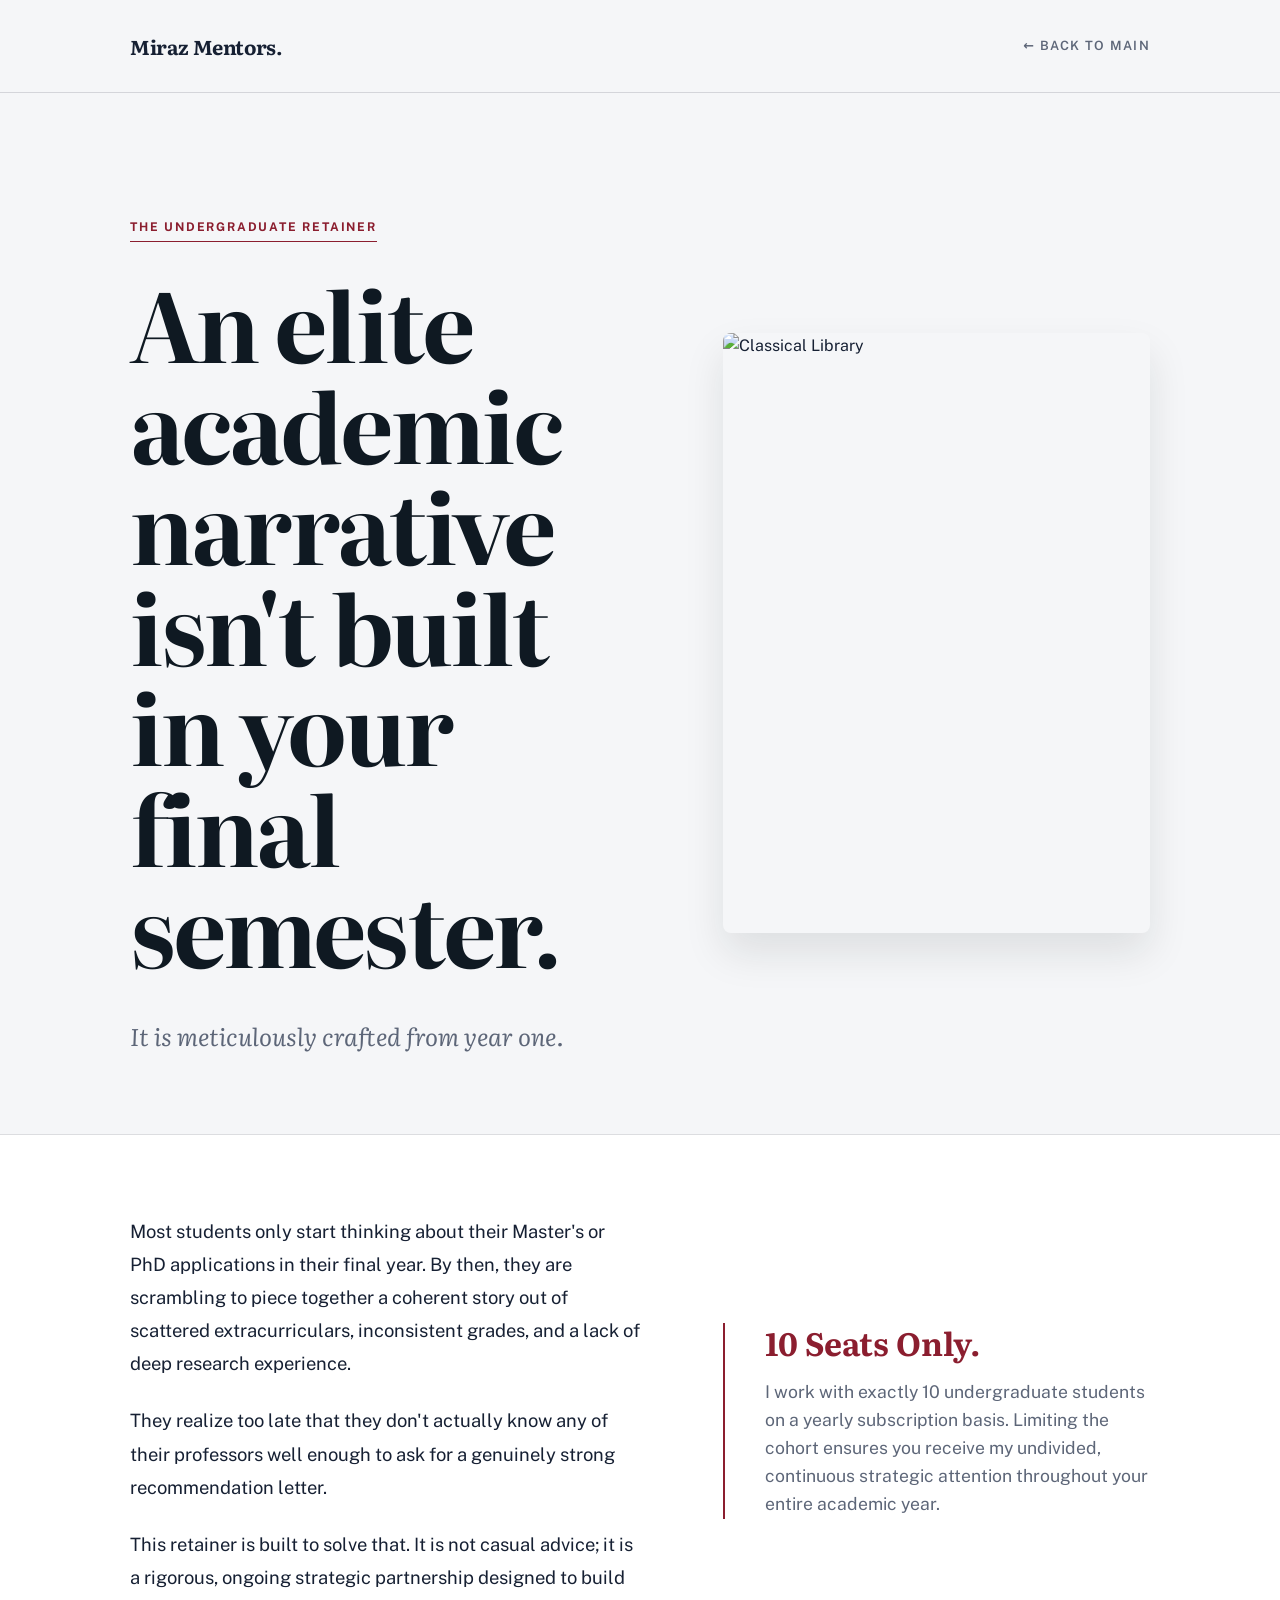
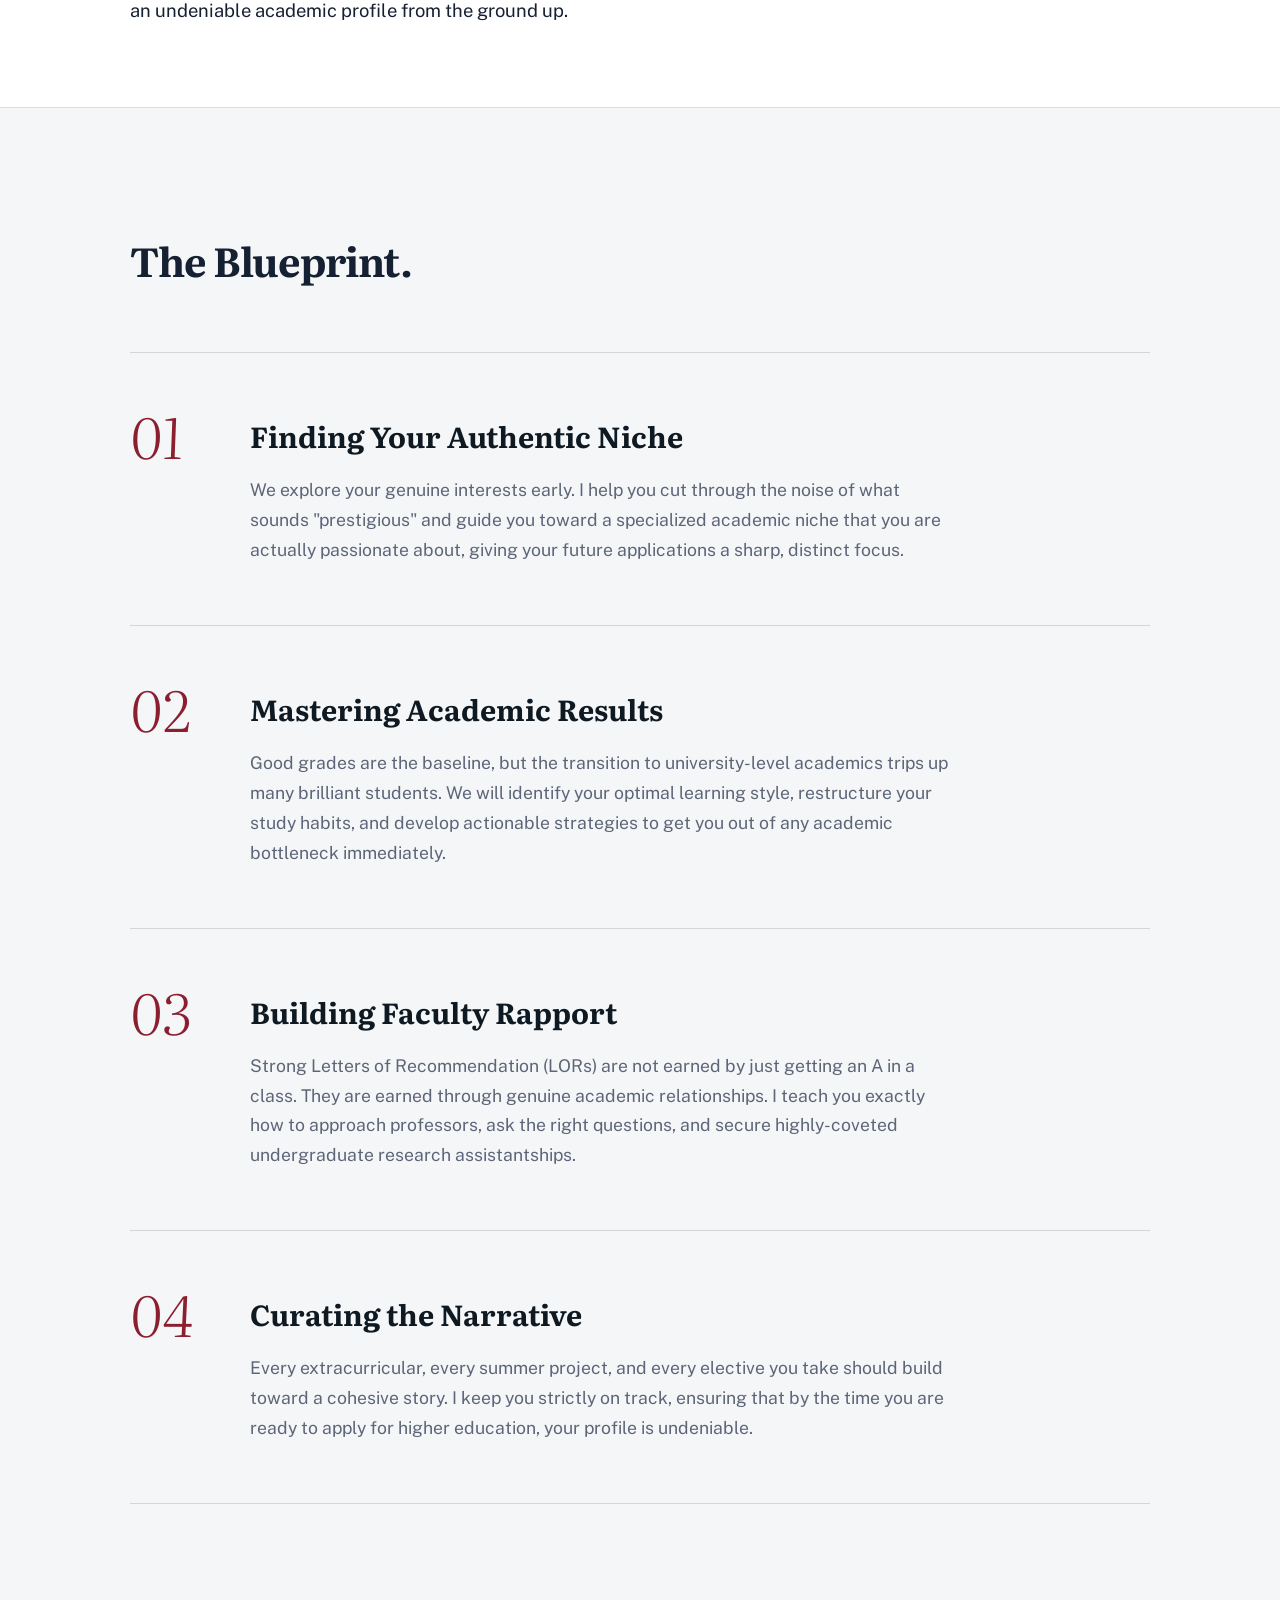
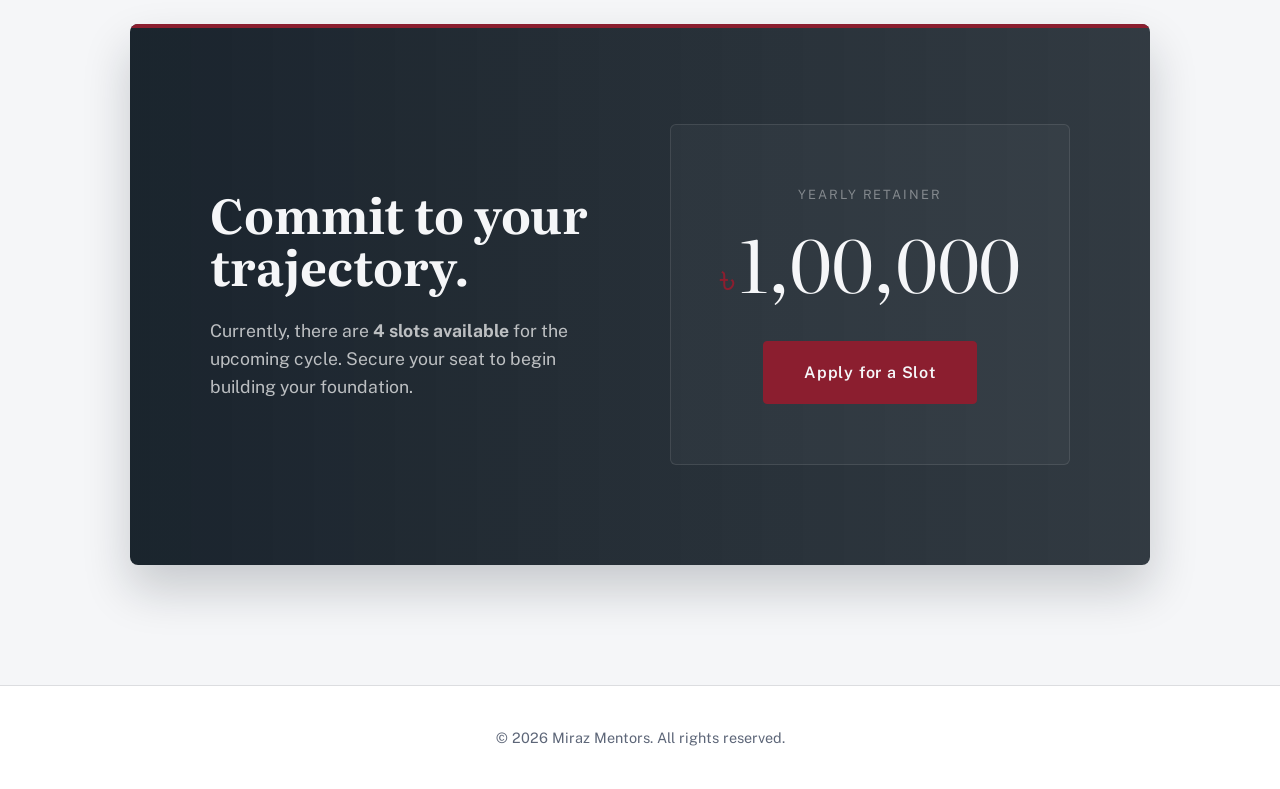
==== commit 5a84c45b: "Introduce high-quality academic and editorial photography across the site" ====
--- a/undergrad.html
+++ b/undergrad.html
@@ -75,7 +75,7 @@
 
   /* Pitch Box */
   .pitch-section { padding: 0 0 120px; }
-  .pitch-box { background: var(--ink-deep); padding: 100px 80px; border-radius: 8px; display: grid; grid-template-columns: 1fr 1fr; gap: 60px; align-items: center; box-shadow: 0 24px 48px rgba(15, 25, 34, 0.15); position: relative; overflow: hidden; }
+  .pitch-box { background: linear-gradient(to right, rgba(15, 25, 34, 0.95), rgba(15, 25, 34, 0.85)), url('https://images.unsplash.com/photo-1462642109801-4ac2971a3a51?auto=format&fit=crop&w=2000&q=80') center/cover no-repeat; padding: 100px 80px; border-radius: 8px; display: grid; grid-template-columns: 1fr 1fr; gap: 60px; align-items: center; box-shadow: 0 24px 48px rgba(15, 25, 34, 0.2); position: relative; overflow: hidden; }
   .pitch-box::before { content: ''; position: absolute; top: 0; left: 0; right: 0; height: 4px; background: var(--gold); }
   
   .pitch-left h2 { font-family: var(--serif); font-size: 3rem; color: var(--paper); line-height: 1.1; margin-bottom: 24px; }
@@ -91,6 +91,8 @@
   .btn-primary:hover { background: transparent; color: var(--gold); }
 
   @media (max-width: 900px) {
+    .hero-section .wrap { grid-template-columns: 1fr !important; gap: 40px !important; }
+    .hero-section .wrap > div:last-child { height: 400px !important; }
     .manifesto-grid, .pitch-box { grid-template-columns: 1fr; gap: 60px; }
     .pitch-box { padding: 60px 40px; }
     .c-item { grid-template-columns: 1fr; gap: 20px; padding: 40px 0; }
@@ -109,11 +111,16 @@
 
 <main>
   <!-- HERO -->
-  <section class="hero-section">
-    <div class="wrap">
-      <span class="eyebrow">The Undergraduate Retainer</span>
-      <h1>An elite academic narrative isn't built in your final semester.</h1>
-      <p class="hero-intro">It is meticulously crafted from year one.</p>
+  <section class="hero-section" style="padding-bottom: 0;">
+    <div class="wrap" style="display: grid; grid-template-columns: 1.2fr 1fr; gap: 80px; align-items: center; padding-bottom: 80px;">
+      <div>
+        <span class="eyebrow">The Undergraduate Retainer</span>
+        <h1>An elite academic narrative isn't built in your final semester.</h1>
+        <p class="hero-intro">It is meticulously crafted from year one.</p>
+      </div>
+      <div style="position: relative; height: 600px; border-radius: 8px; overflow: hidden; box-shadow: 0 20px 40px rgba(15, 25, 34, 0.1);">
+        <img src="https://images.unsplash.com/photo-1535905557558-afc4877a26fc?auto=format&fit=crop&w=1200&q=80" alt="Classical Library" style="width: 100%; height: 100%; object-fit: cover;">
+      </div>
     </div>
   </section>
 
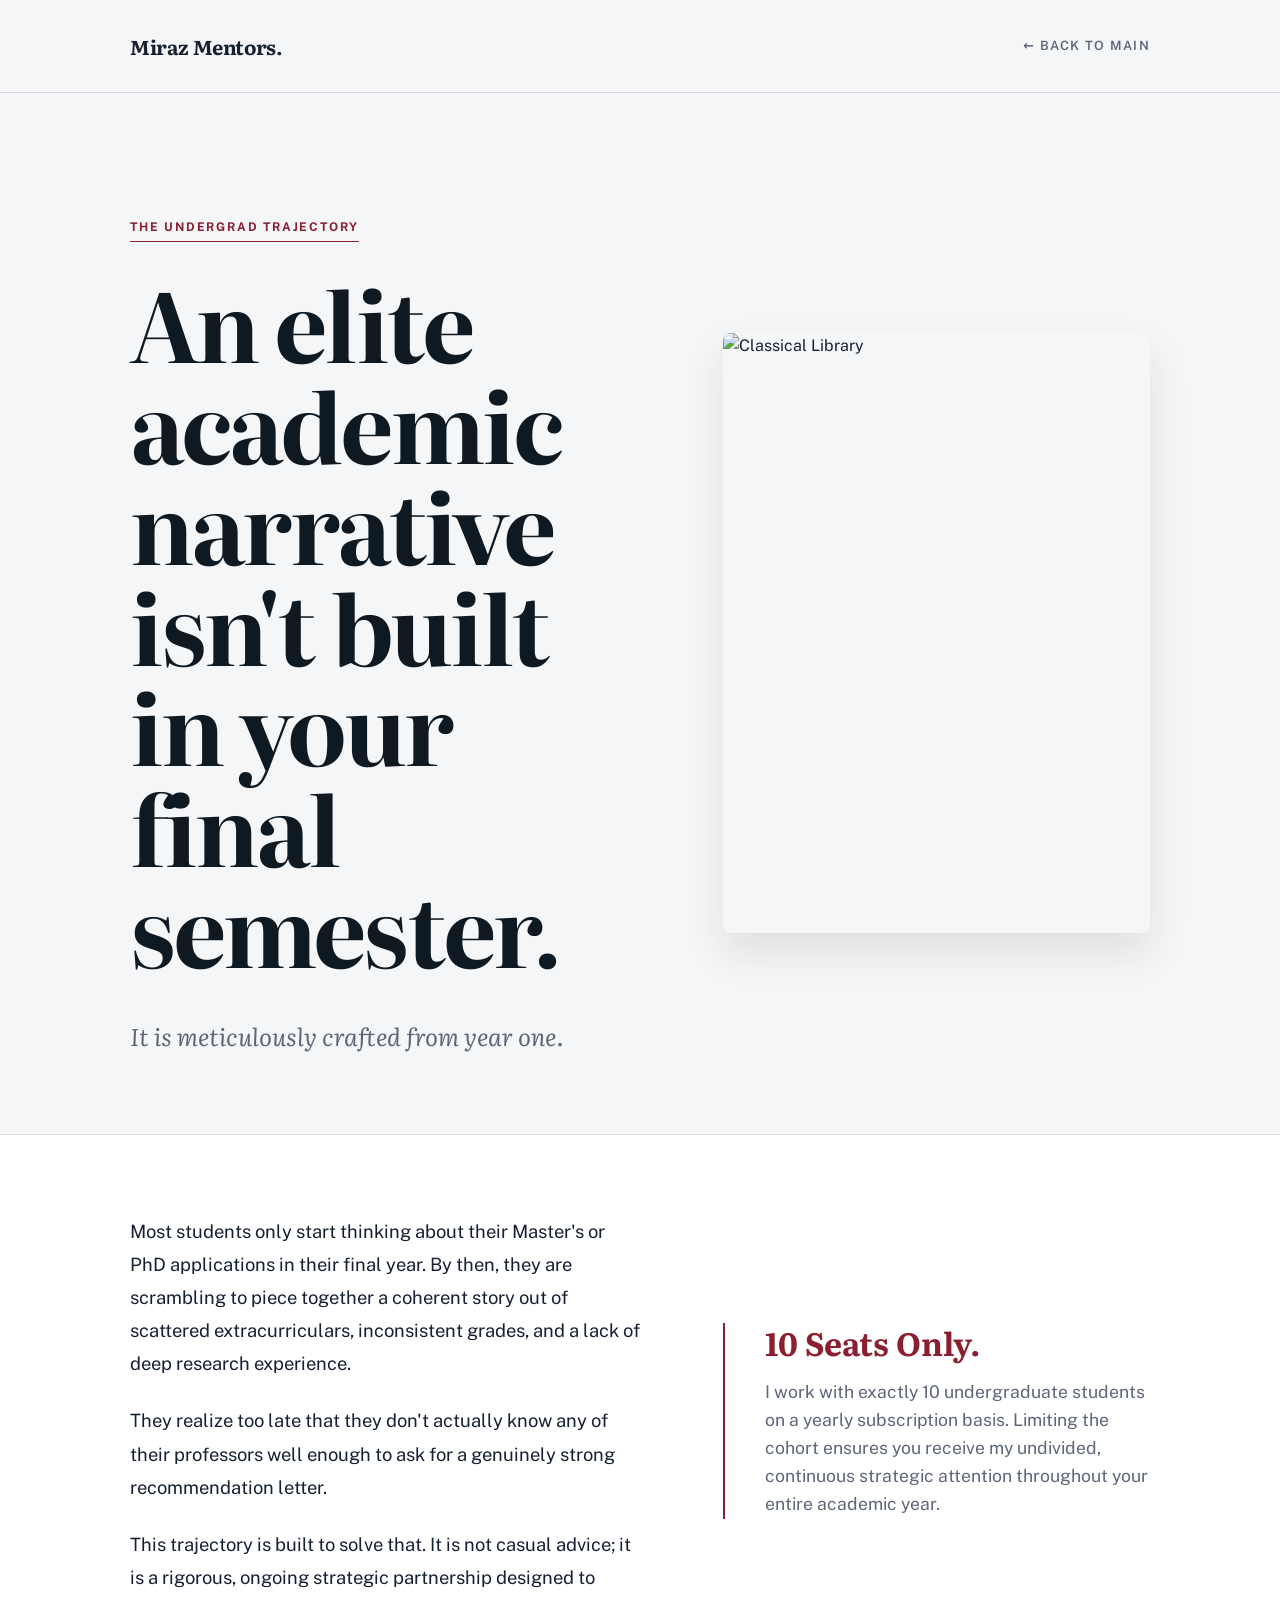
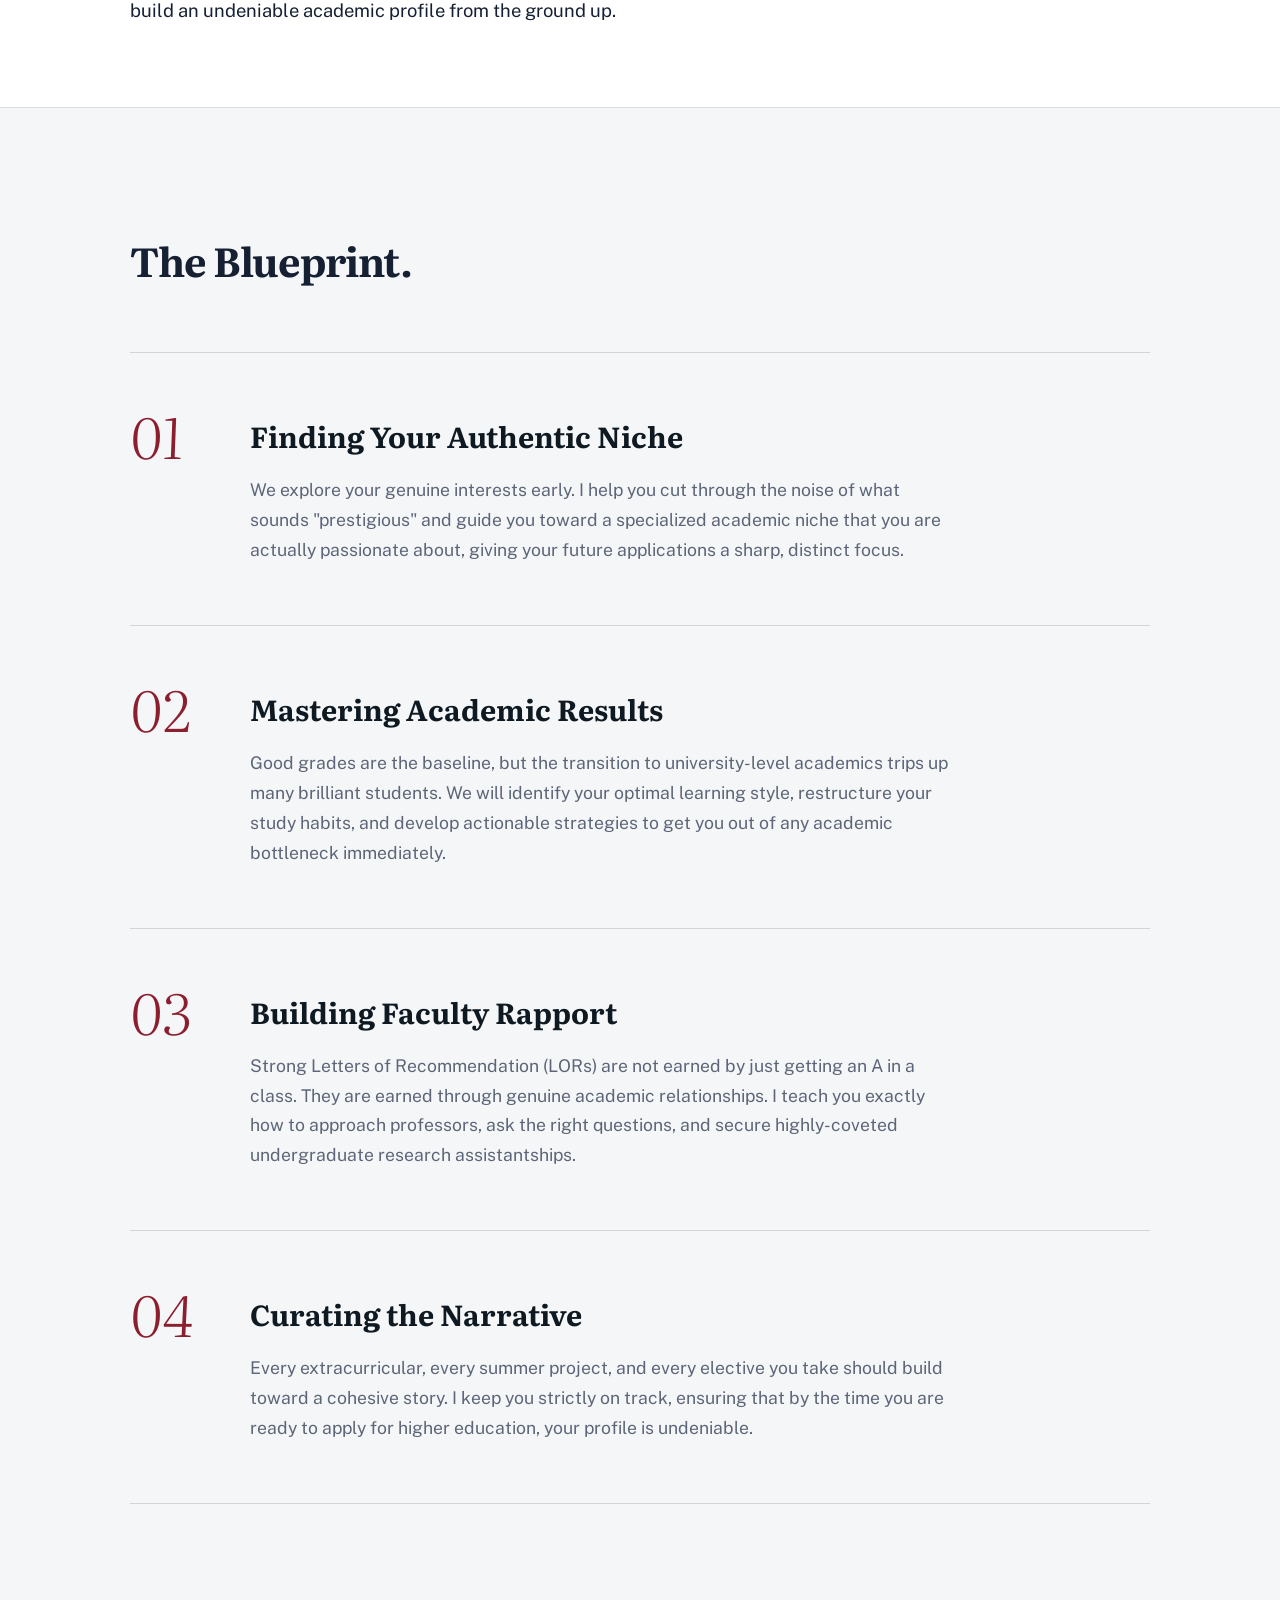
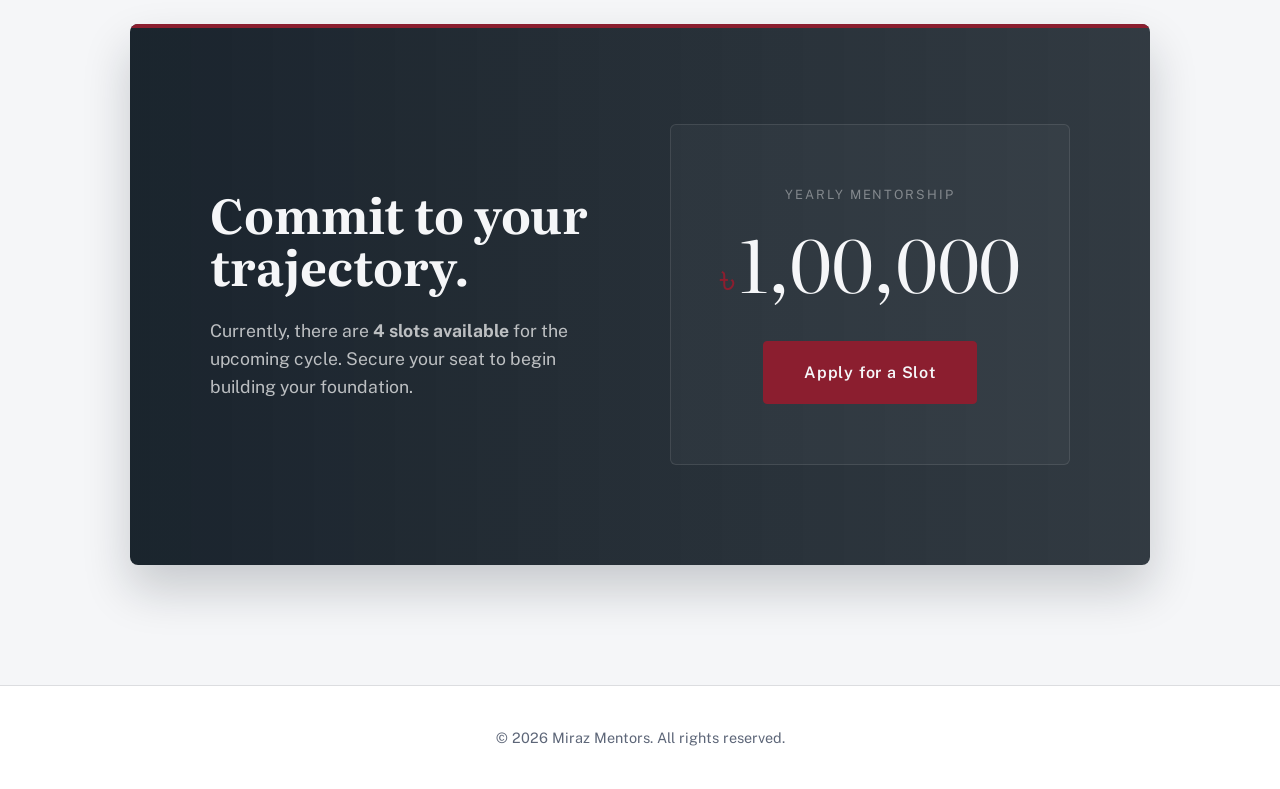
==== commit 92485c77: "Rename mentorship avenues to prestigious tracking names and remove 'retainer' entirely" ====
--- a/undergrad.html
+++ b/undergrad.html
@@ -3,7 +3,7 @@
 <head>
 <meta charset="UTF-8">
 <meta name="viewport" content="width=device-width, initial-scale=1.0">
-<title>The Undergraduate Retainer — Miraz Mentors</title>
+<title>The Undergrad Trajectory — Miraz Mentors</title>
 <meta name="description" content="A premium, year-long academic mentorship for undergraduate students. Build your narrative from day one.">
 <link rel="icon" type="image/png" href="assets/MirazMentors_profile_circle_navy.png">
 <link rel="preconnect" href="https://fonts.googleapis.com">
@@ -114,7 +114,7 @@
   <section class="hero-section" style="padding-bottom: 0;">
     <div class="wrap" style="display: grid; grid-template-columns: 1.2fr 1fr; gap: 80px; align-items: center; padding-bottom: 80px;">
       <div>
-        <span class="eyebrow">The Undergraduate Retainer</span>
+        <span class="eyebrow">The Undergrad Trajectory</span>
         <h1>An elite academic narrative isn't built in your final semester.</h1>
         <p class="hero-intro">It is meticulously crafted from year one.</p>
       </div>
@@ -130,7 +130,7 @@
       <div class="manifesto-text">
         <p>Most students only start thinking about their Master's or PhD applications in their final year. By then, they are scrambling to piece together a coherent story out of scattered extracurriculars, inconsistent grades, and a lack of deep research experience.</p>
         <p>They realize too late that they don't actually know any of their professors well enough to ask for a genuinely strong recommendation letter.</p>
-        <p>This retainer is built to solve that. It is not casual advice; it is a rigorous, ongoing strategic partnership designed to build an undeniable academic profile from the ground up.</p>
+        <p>This trajectory is built to solve that. It is not casual advice; it is a rigorous, ongoing strategic partnership designed to build an undeniable academic profile from the ground up.</p>
       </div>
       <div class="manifesto-callout">
         <h3>10 Seats Only.</h3>
@@ -188,7 +188,7 @@
           <p>Currently, there are <strong>4 slots available</strong> for the upcoming cycle. Secure your seat to begin building your foundation.</p>
         </div>
         <div class="pitch-right">
-          <div style="font-size: 0.8rem; text-transform: uppercase; letter-spacing: 0.15em; color: rgba(255,255,255,0.4); margin-bottom: 20px;">Yearly Retainer</div>
+          <div style="font-size: 0.8rem; text-transform: uppercase; letter-spacing: 0.15em; color: rgba(255,255,255,0.4); margin-bottom: 20px;">Yearly Mentorship</div>
           <div class="pitch-price">
             <span class="currency">৳</span>
             <span class="amount">1,00,000</span>
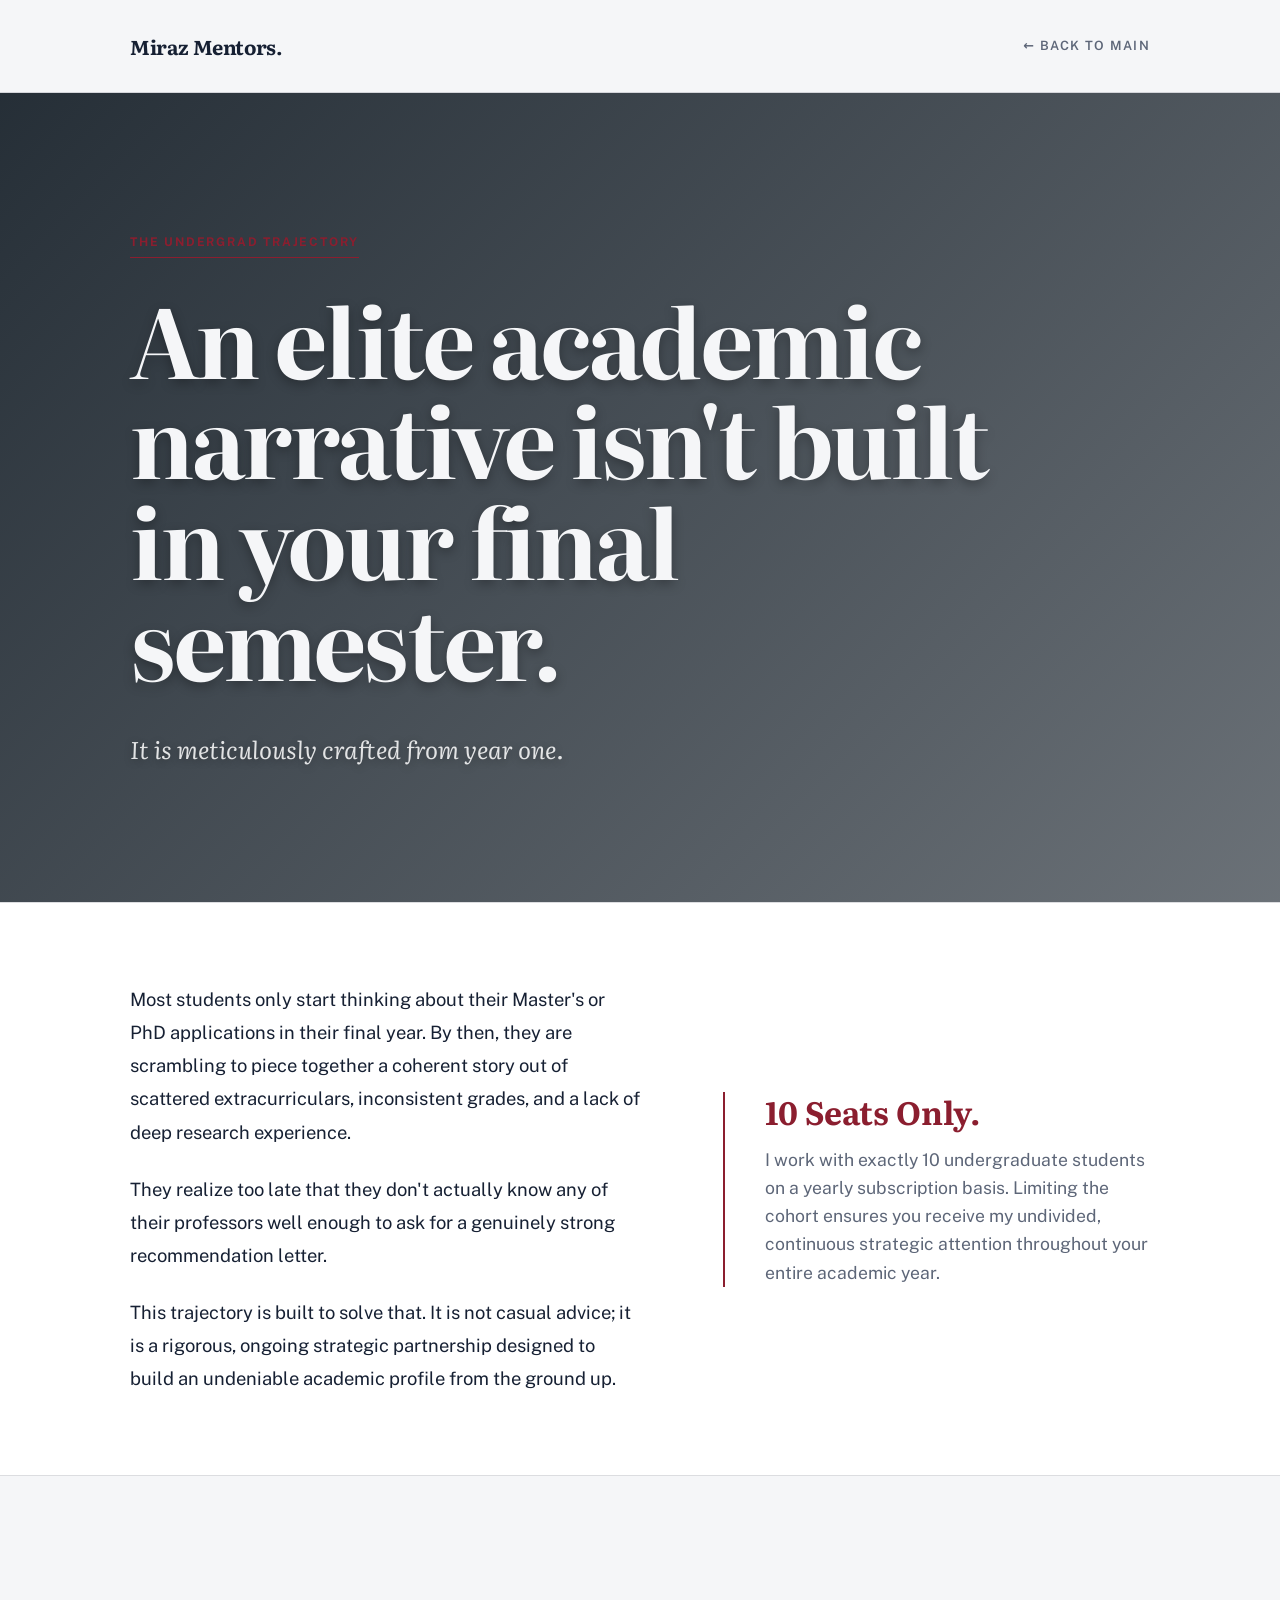
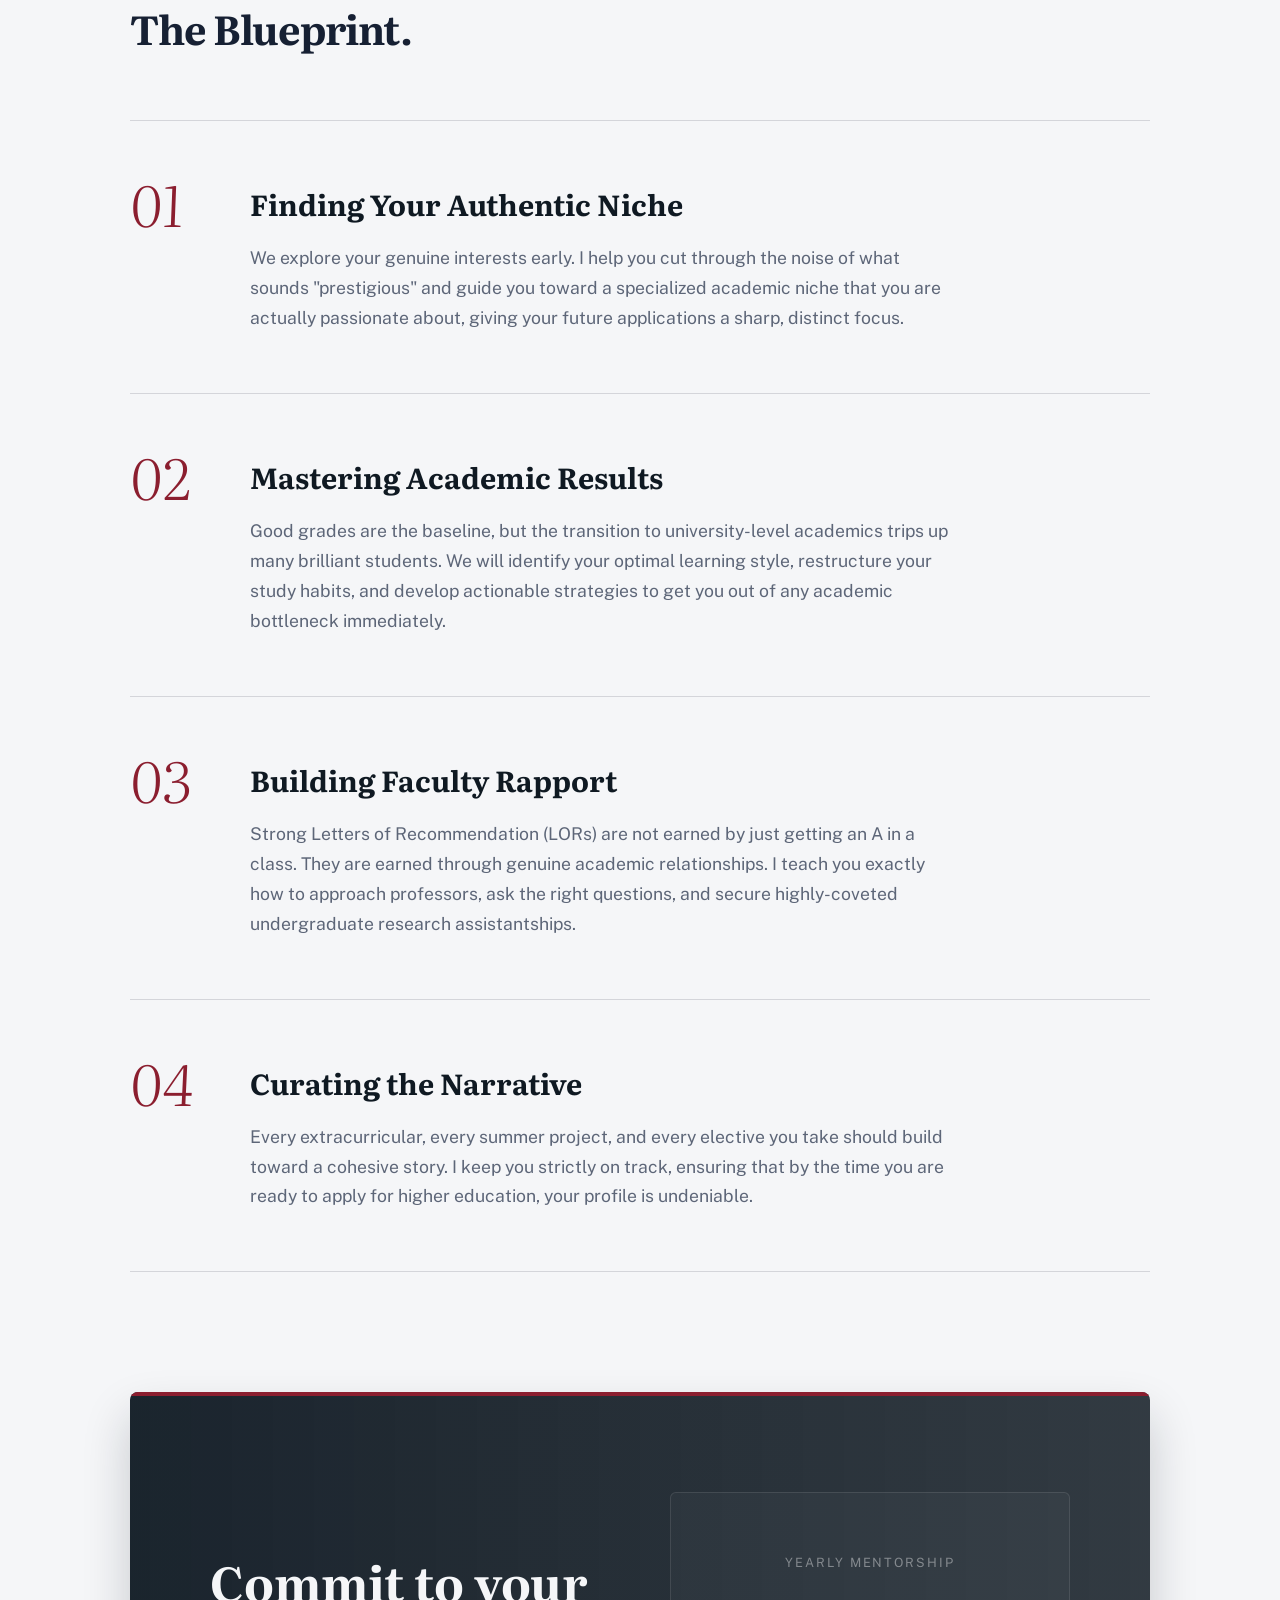
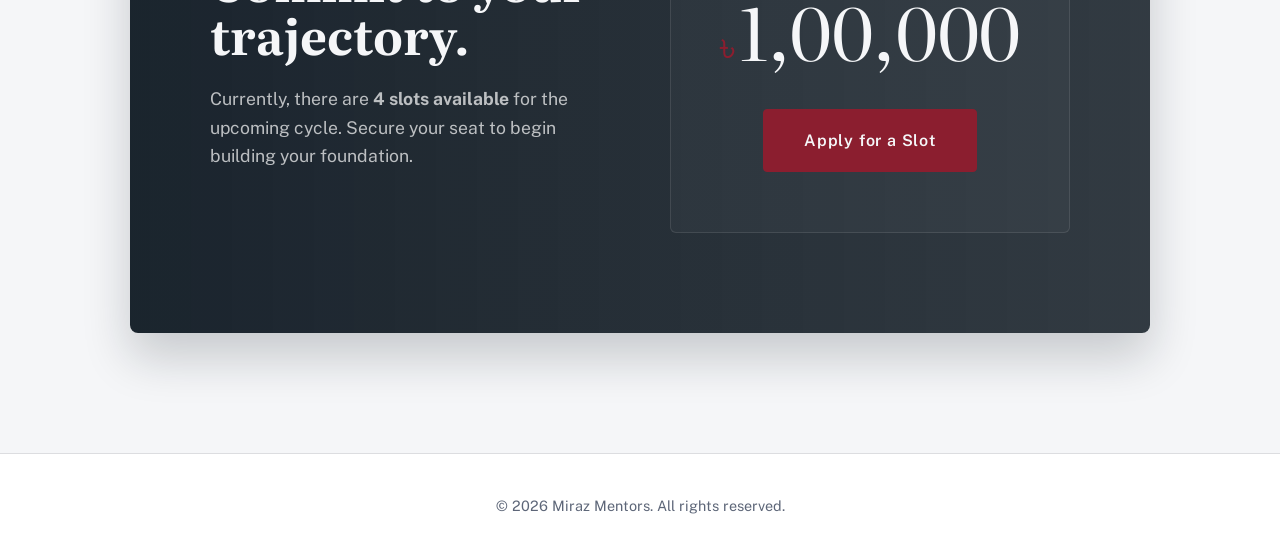
==== commit 940b98a7: "Update Undergrad Trajectory hero to a full-screen cinematic overlay image" ====
--- a/undergrad.html
+++ b/undergrad.html
@@ -91,8 +91,6 @@
   .btn-primary:hover { background: transparent; color: var(--gold); }
 
   @media (max-width: 900px) {
-    .hero-section .wrap { grid-template-columns: 1fr !important; gap: 40px !important; }
-    .hero-section .wrap > div:last-child { height: 400px !important; }
     .manifesto-grid, .pitch-box { grid-template-columns: 1fr; gap: 60px; }
     .pitch-box { padding: 60px 40px; }
     .c-item { grid-template-columns: 1fr; gap: 20px; padding: 40px 0; }
@@ -104,25 +102,29 @@
 
 <header class="site-header">
   <div class="wrap header-nav">
-    <a href="/" class="logo-text">Miraz Mentors.</a>
-    <a href="/" class="back-link">← Back to Main</a>
+    <a href="https://mirazhossain.com/mentors" class="logo-text">Miraz Mentors.</a>
+    <a href="https://mirazhossain.com/mentors" class="back-link">← Back to Main</a>
   </div>
 </header>
 
 <main>
   <!-- HERO -->
-  <section class="hero-section" style="padding-bottom: 0;">
-    <div class="wrap" style="display: grid; grid-template-columns: 1.2fr 1fr; gap: 80px; align-items: center; padding-bottom: 80px;">
-      <div>
-        <span class="eyebrow">The Undergrad Trajectory</span>
-        <h1>An elite academic narrative isn't built in your final semester.</h1>
-        <p class="hero-intro">It is meticulously crafted from year one.</p>
-      </div>
-      <div style="position: relative; height: 600px; border-radius: 8px; overflow: hidden; box-shadow: 0 20px 40px rgba(15, 25, 34, 0.1);">
-        <img src="https://images.unsplash.com/photo-1535905557558-afc4877a26fc?auto=format&fit=crop&w=1200&q=80" alt="Classical Library" style="width: 100%; height: 100%; object-fit: cover;">
-      </div>
-    </div>
-  </section>
+  <section class="hero-section" style="
+  height: calc(100vh - 91px);
+  min-height: 600px;
+  display: flex;
+  align-items: center;
+  background: linear-gradient(135deg, rgba(15, 25, 34, 0.9) 0%, rgba(15, 25, 34, 0.6) 100%), url('https://images.unsplash.com/photo-1498243691581-b145c3f54a5a?auto=format&fit=crop&w=2500&q=80') center/cover no-repeat;
+  padding: 0;
+">
+  <div class="wrap" style="width: 100%;">
+    <div style="max-width: 900px;">
+      <span class="eyebrow" style="color: var(--gold); border-bottom-color: var(--gold);">The Undergrad Trajectory</span>
+      <h1 style="color: var(--paper); text-shadow: 0 4px 12px rgba(0,0,0,0.3);">An elite academic narrative isn't built in your final semester.</h1>
+      <p class="hero-intro" style="color: rgba(255,255,255,0.85); text-shadow: 0 2px 8px rgba(0,0,0,0.3);">It is meticulously crafted from year one.</p>
+    </div>
+  </div>
+</section>
 
   <!-- THE MANIFESTO -->
   <section class="manifesto-section">
